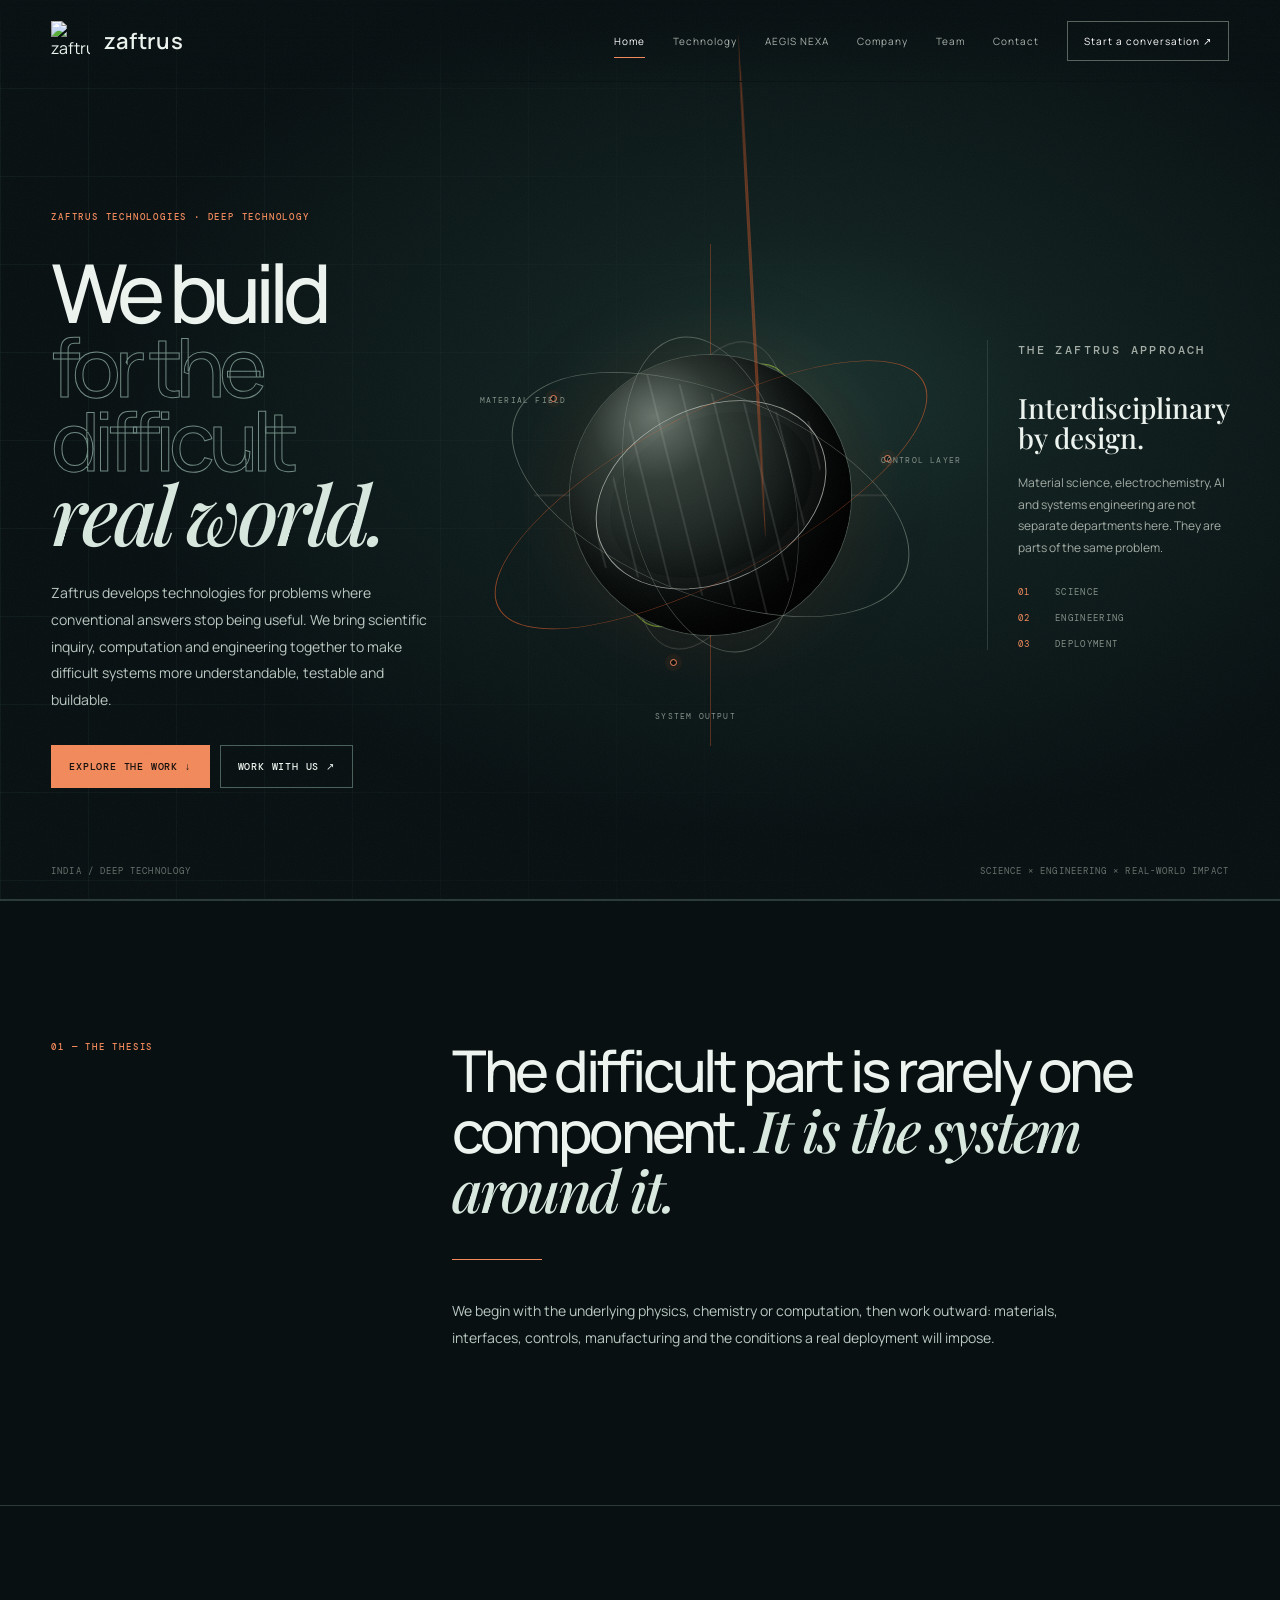
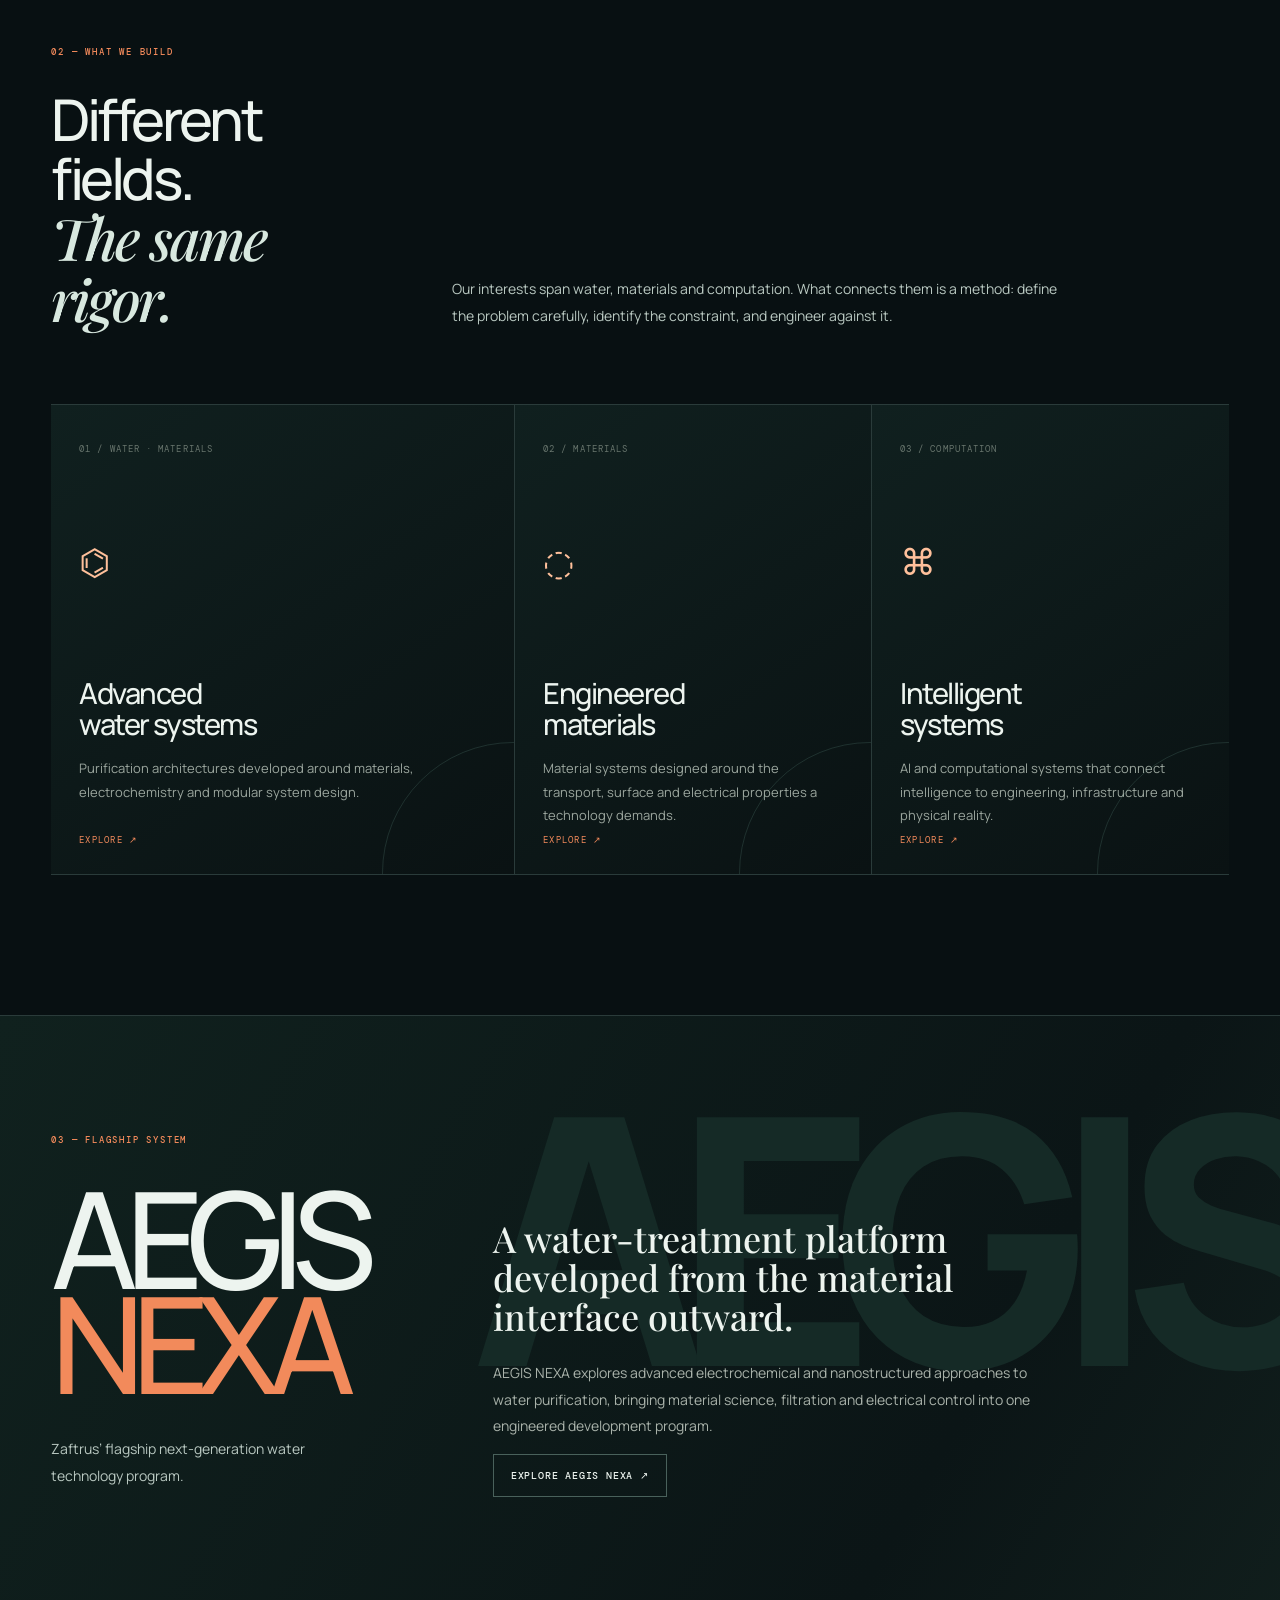
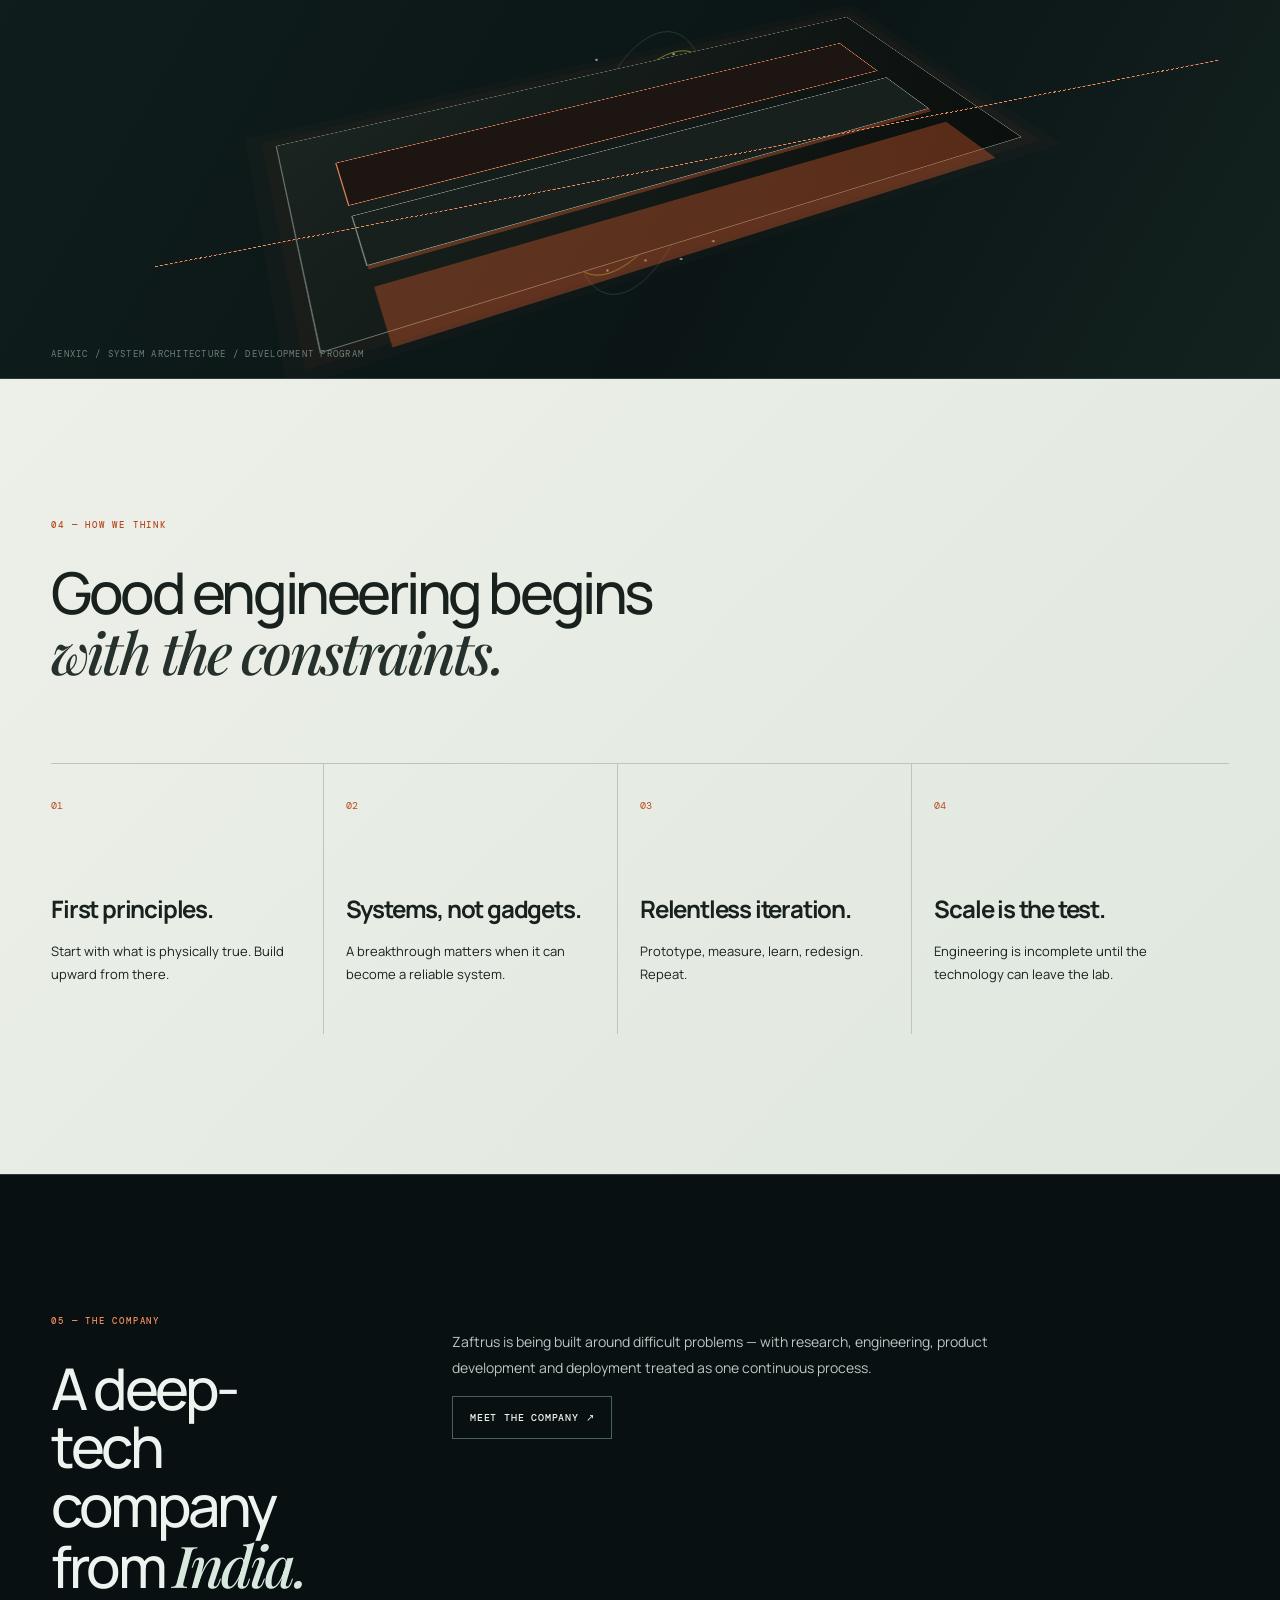
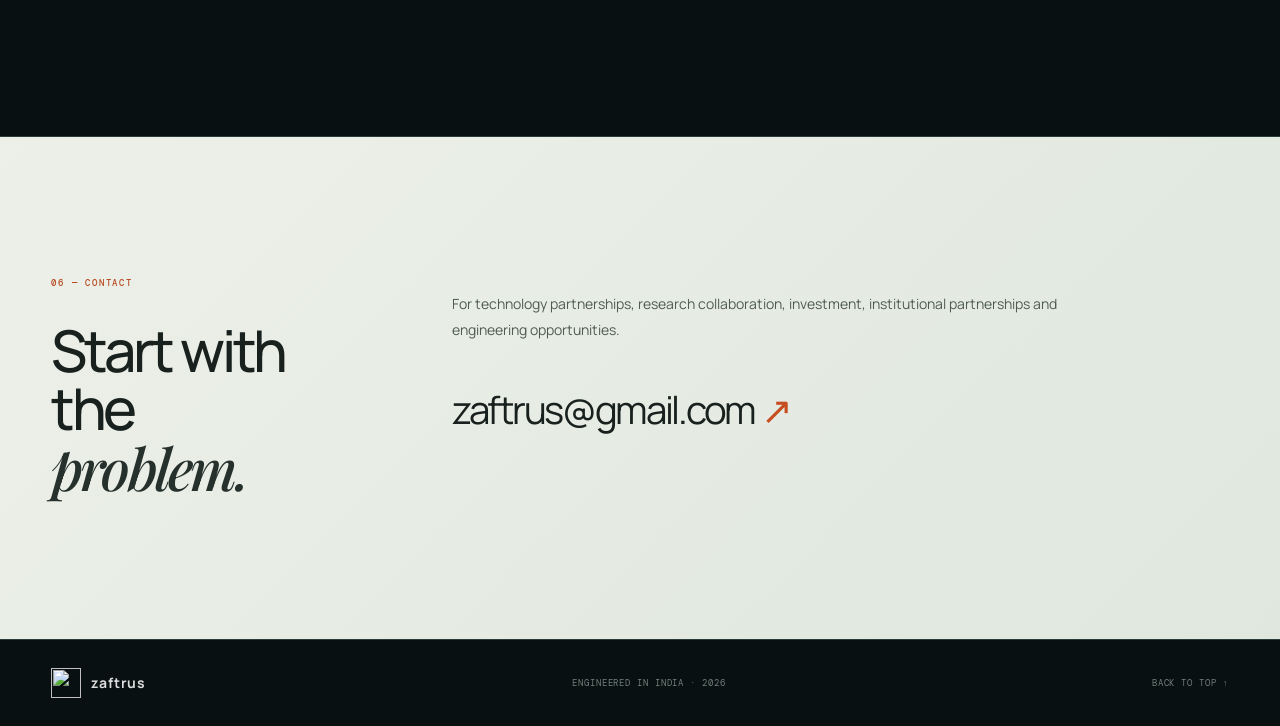
==== index.html @ 1539e018 "Add files via upload" ====
<!doctype html><html lang="en"><head><meta charset="utf-8"><meta name="viewport" content="width=device-width,initial-scale=1"><meta name="theme-color" content="#080a0b"><meta name="description" content="zaftrus — deep-tech systems for difficult problems."><link rel="icon" href="assets/zaftrus-emblem-small.png"><link rel="stylesheet" href="styles.css"><title>Home — zaftrus</title></head><body><div class="noise"></div><div class="progress"></div><header class="nav"><a class="brand" href="index.html"><img src="assets/zaftrus-emblem.png" alt="zaftrus emblem"><span class="brand-name">zaftrus</span></a><nav class="navlinks"><a class="active" href="index.html">Home</a><a class="" href="technology.html">Technology</a><a class="" href="aegis-nexa.html">AEGIS NEXA</a><a class="" href="company.html">Company</a><a class="" href="team.html">Team</a><a class="" href="contact.html">Contact</a><a class="nav-cta" href="contact.html">Start a conversation ↗</a></nav><button class="menu" aria-label="Open menu" aria-expanded="false">☰</button></header><div class="mobile-panel"><a class="active" href="index.html">Home</a><a class="" href="technology.html">Technology</a><a class="" href="aegis-nexa.html">AEGIS NEXA</a><a class="" href="company.html">Company</a><a class="" href="team.html">Team</a><a class="" href="contact.html">Contact</a></div><main id="top"><section class="hero"><div class="hero-copy reveal"><p class="eyebrow">ZAFTRUS TECHNOLOGIES · DEEP TECHNOLOGY</p><h1>We build<br><span class="outline">for the difficult</span><br><span class="serif">real world.</span></h1><p class="lede">Zaftrus develops technologies for problems where conventional answers stop being useful. We bring scientific inquiry, computation and engineering together to make difficult systems more understandable, testable and buildable.</p><div class="actions"><a class="btn primary" href="#work">Explore the work ↓</a><a class="btn" href="contact.html">Work with us ↗</a></div></div><div class="hero-visual reveal"><canvas class="system-canvas" aria-label="Animated abstract engineering system visualization"></canvas><div class="orb"></div><div class="orbit"></div><div class="orbit o2"></div><div class="orbit o3"></div><span class="node n1"></span><span class="node n2"></span><span class="node n3"></span><span class="visual-label vl1">MATERIAL FIELD</span><span class="visual-label vl2">CONTROL LAYER</span><span class="visual-label vl3">SYSTEM OUTPUT</span></div><aside class="approach reveal"><p class="section-label">THE ZAFTRUS APPROACH</p><h3>Interdisciplinary by design.</h3><p>Material science, electrochemistry, AI and systems engineering are not separate departments here. They are parts of the same problem.</p><div class="approach-list"><div><b>01</b> SCIENCE</div><div><b>02</b> ENGINEERING</div><div><b>03</b> DEPLOYMENT</div></div></aside><div class="hero-meta"><span>INDIA / DEEP TECHNOLOGY</span><span>SCIENCE × ENGINEERING × REAL-WORLD IMPACT</span></div></section><section class="section split reveal"><div><p class="section-label">01 — THE THESIS</p></div><div><p class="display">The difficult part is rarely one component. <span class="serif">It is the system around it.</span></p><div class="rule"></div><p class="body">We begin with the underlying physics, chemistry or computation, then work outward: materials, interfaces, controls, manufacturing and the conditions a real deployment will impose.</p></div></section><section id="work" class="section reveal"><div class="work-head"><div><p class="section-label">02 — WHAT WE BUILD</p><p class="display">Different fields.<br><span class="serif">The same rigor.</span></p></div><p class="body">Our interests span water, materials and computation. What connects them is a method: define the problem carefully, identify the constraint, and engineer against it.</p></div><div class="work-grid"><a class="work-card" href="aegis-nexa.html"><span class="work-no">01 / WATER · MATERIALS</span><div class="work-icon">⌬</div><h3>Advanced<br>water systems</h3><p>Purification architectures developed around materials, electrochemistry and modular system design.</p><span class="work-link">EXPLORE ↗</span></a><a class="work-card" href="aegis-nexa/aenxic.html"><span class="work-no">02 / MATERIALS</span><div class="work-icon">◌</div><h3>Engineered<br>materials</h3><p>Material systems designed around the transport, surface and electrical properties a technology demands.</p><span class="work-link">EXPLORE ↗</span></a><a class="work-card" href="aegis-nexa/jarvis.html"><span class="work-no">03 / COMPUTATION</span><div class="work-icon">⌘</div><h3>Intelligent<br>systems</h3><p>AI and computational systems that connect intelligence to engineering, infrastructure and physical reality.</p><span class="work-link">EXPLORE ↗</span></a></div></section><section class="feature reveal"><div class="feature-grid"><div><p class="section-label">03 — FLAGSHIP SYSTEM</p><div class="feature-title">AEGIS<br><span>NEXA</span></div><p class="body">Zaftrus’ flagship next-generation water technology program.</p></div><div class="feature-copy"><h3>A water-treatment platform developed from the material interface outward.</h3><p class="body">AEGIS NEXA explores advanced electrochemical and nanostructured approaches to water purification, bringing material science, filtration and electrical control into one engineered development program.</p><a class="btn" href="aegis-nexa.html">Explore AEGIS NEXA ↗</a></div></div><div class="feature-visual"><canvas class="system-canvas" aria-label="Animated abstract system visualization"></canvas><div class="stack"></div><div class="flow-line"></div><span class="feature-note">AENXIC / SYSTEM ARCHITECTURE / DEVELOPMENT PROGRAM</span></div></section><section class="section light reveal"><p class="section-label">04 — HOW WE THINK</p><p class="display">Good engineering begins<br><span class="serif">with the constraints.</span></p><div class="principle-grid"><div class="principle"><span class="num">01</span><h3>First principles.</h3><p>Start with what is physically true. Build upward from there.</p></div><div class="principle"><span class="num">02</span><h3>Systems, not gadgets.</h3><p>A breakthrough matters when it can become a reliable system.</p></div><div class="principle"><span class="num">03</span><h3>Relentless iteration.</h3><p>Prototype, measure, learn, redesign. Repeat.</p></div><div class="principle"><span class="num">04</span><h3>Scale is the test.</h3><p>Engineering is incomplete until the technology can leave the lab.</p></div></div></section><section class="section split reveal"><div><p class="section-label">05 — THE COMPANY</p><p class="display">A deep-tech company from <span class="serif">India.</span></p></div><div><p class="body">Zaftrus is being built around difficult problems — with research, engineering, product development and deployment treated as one continuous process.</p><a class="btn" href="company.html">Meet the company ↗</a></div></section><section class="section light contact-grid reveal"><div><p class="section-label">06 — CONTACT</p><p class="display">Start with the<br><span class="serif">problem.</span></p></div><div><p class="body">For technology partnerships, research collaboration, investment, institutional partnerships and engineering opportunities.</p><a class="mail" href="mailto:zaftrus@gmail.com">zaftrus@gmail.com <span>↗</span></a></div></section></main><footer><a class="footer-brand" href="index.html"><img src="assets/zaftrus-emblem.png" alt=""><strong>zaftrus</strong></a><span class="footer-copy">ENGINEERED IN INDIA · 2026</span><a class="top" href="#top">BACK TO TOP ↑</a></footer><script src="script.js"></script></body></html>
---- styles.css ----
@import url('https://fonts.googleapis.com/css2?family=DM+Mono:wght@400;500&family=Manrope:wght@400;500;600;700;800&family=Playfair+Display:ital,wght@0,500;1,500;1,600&display=swap');
:root{--bg:#070909;--bg2:#0b100f;--paper:#f2f0e9;--muted:#89938e;--soft:#b8c0b9;--line:#29312e;--line2:#18201e;--orange:#f0642d;--orange-soft:#ff9a62;--serif:'Playfair Display',Georgia,serif;--sans:'Manrope',Arial,sans-serif;--mono:'DM Mono',monospace}
*{box-sizing:border-box}html{scroll-behavior:smooth}body{margin:0;background:var(--bg);color:var(--paper);font-family:var(--sans);overflow-x:hidden}a{color:inherit;text-decoration:none}::selection{background:var(--orange);color:#111}.noise{position:fixed;inset:0;z-index:80;pointer-events:none;opacity:.035;background-image:url("data:image/svg+xml,%3Csvg xmlns='http://www.w3.org/2000/svg' width='180' height='180'%3E%3Cfilter id='n'%3E%3CfeTurbulence type='fractalNoise' baseFrequency='.8' numOctaves='3'/%3E%3C/filter%3E%3Crect width='100%25' height='100%25' filter='url(%23n)'/%3E%3C/svg%3E")}.progress{position:fixed;top:0;left:0;height:2px;width:0;background:var(--orange);z-index:100}.nav{height:82px;position:fixed;inset:0 0 auto;z-index:70;display:flex;align-items:center;justify-content:space-between;padding:0 4vw;border-bottom:1px solid transparent;background:linear-gradient(#070909f4,transparent);transition:.35s}.nav.scrolled{height:68px;background:#070909eF;border-color:var(--line);backdrop-filter:blur(20px)}.brand{display:flex;align-items:center;gap:14px}.brand img{width:39px;height:39px;object-fit:contain}.brand-name{font-size:22px;font-weight:600;letter-spacing:.02em}.navlinks{display:flex;align-items:center;gap:28px}.navlinks a{font-size:10px;letter-spacing:.1em;color:#aab2ac;position:relative}.navlinks a:not(.nav-cta):after{content:'';position:absolute;left:0;right:100%;bottom:-10px;height:1px;background:var(--orange);transition:right .3s}.navlinks a:hover,.navlinks a.active{color:#fff}.navlinks a:hover:after,.navlinks a.active:after{right:0}.nav-cta{border:1px solid #58635d;padding:12px 16px;color:#fff!important}.menu{display:none;background:none;border:0;color:#fff;font-size:24px}.mobile-panel{display:none}
.hero{min-height:100svh;position:relative;display:grid;grid-template-columns:1.03fr 1.35fr .48fr;gap:2vw;align-items:center;padding:145px 4vw 54px;overflow:hidden;border-bottom:1px solid var(--line);background:radial-gradient(ellipse at 60% 45%,#17201d 0%,#0b100f 18%,#070909 54%)}.hero:before{content:'';position:absolute;inset:0;background-image:linear-gradient(#f0642d0d 1px,transparent 1px),linear-gradient(90deg,#f0642d0d 1px,transparent 1px);background-size:88px 88px;mask-image:linear-gradient(90deg,#000,transparent 78%)}.hero-copy,.hero-visual,.approach,.hero-meta{position:relative;z-index:2}.eyebrow,.section-label{font:500 9px var(--mono);letter-spacing:.2em;text-transform:uppercase;color:var(--orange)}.hero h1{font-size:clamp(58px,6.35vw,116px);line-height:.91;letter-spacing:-.075em;font-weight:500;margin:32px 0 28px}.outline{color:transparent;-webkit-text-stroke:1px #78827b}.serif{font-family:var(--serif);font-style:italic;font-weight:500;color:#e6e4dc;letter-spacing:-.05em}.lede,.body{font-size:14px;line-height:1.9;color:var(--soft);max-width:610px}.actions{display:flex;gap:10px;flex-wrap:wrap;margin-top:32px}.btn{display:inline-flex;align-items:center;gap:22px;padding:14px 17px;border:1px solid #46514b;font:500 10px var(--mono);letter-spacing:.08em;text-transform:uppercase;transition:.25s}.btn:hover{border-color:var(--orange);transform:translateY(-2px)}.btn.primary{background:var(--orange);border-color:var(--orange);color:#120d0a}.btn.primary:hover{background:var(--orange-soft)}.hero-meta{position:absolute;left:4vw;right:4vw;bottom:22px;display:flex;justify-content:space-between;color:#65716b;font:9px var(--mono);letter-spacing:.12em}.hero-visual{width:min(100%,720px);aspect-ratio:1;margin:auto;filter:drop-shadow(0 0 50px #f0642d0b)}.orb{position:absolute;left:22%;top:22%;width:56%;aspect-ratio:1;border-radius:50%;background:radial-gradient(circle at 30% 22%,#69756d 0,#303b35 22%,#121918 58%,#080a09 76%);box-shadow:inset -35px -30px 75px #000,0 0 0 1px #5c6961aa,0 0 90px #f0642d12;overflow:hidden}.orb:before{content:'';position:absolute;inset:7%;border:1px solid #d8ddd4aa;border-radius:50%;transform:rotate(-26deg) scaleY(.72);box-shadow:inset 0 0 0 14px #ffffff05}.orb:after{content:'';position:absolute;inset:15%;background:repeating-linear-gradient(60deg,transparent 0 14px,#e8ece21c 15px 16px,transparent 17px 29px);mix-blend-mode:screen;transform:rotate(16deg)}.orbit{position:absolute;inset:8%;border:1px solid #7d8a80aa;border-radius:50%;transform:rotate(22deg) scaleY(.48)}.orbit.o2{inset:2%;transform:rotate(-28deg) scaleY(.34);border-color:#f0642d99}.orbit.o3{inset:18%;transform:rotate(78deg) scaleY(.52);border-color:#aab4aa66}.hero-visual:before,.hero-visual:after{content:'';position:absolute;background:#f0642d55}.hero-visual:before{width:1px;height:100%;left:50%;top:0}.hero-visual:after{height:1px;width:100%;top:50%;left:0}.node{position:absolute;width:7px;height:7px;border:1px solid var(--orange);background:#0a0d0c;border-radius:50%;box-shadow:0 0 0 5px #f0642d0e}.n1{left:18%;top:30%}.n2{right:14%;top:42%}.n3{left:42%;bottom:16%}.visual-label{position:absolute;color:#839188;font:8px var(--mono);letter-spacing:.15em}.vl1{left:4%;top:30%}.vl2{right:0;top:42%}.vl3{left:39%;bottom:5%}.approach{border-left:1px solid var(--line);padding-left:30px;max-width:250px}.approach h3{font:500 28px/1.05 var(--serif);margin:20px 0}.approach p{font-size:12px;line-height:1.8;color:#a3ada6}.approach-list{display:grid;gap:14px;margin-top:28px;font:9px var(--mono);letter-spacing:.15em;color:#829087}.approach-list b{color:var(--orange);font-weight:400;margin-right:18px}
.section{padding:140px 4vw;border-top:1px solid var(--line);position:relative}.split,.company-grid,.contact-grid,.work-head,.feature-grid{display:grid;grid-template-columns:.52fr 1.48fr;gap:10vw}.display{font-size:clamp(42px,4.5vw,80px);line-height:1.02;letter-spacing:-.06em;font-weight:500;margin:0}.rule{width:90px;height:1px;background:var(--orange);margin:38px 0}.section-label{margin:0 0 32px}.work-head{align-items:end;margin-bottom:75px}.work-head>.body{margin:0}.work-grid{display:grid;grid-template-columns:1.3fr 1fr 1fr;border-top:1px solid var(--line)}.work-card{min-height:470px;padding:30px 28px;border-right:1px solid var(--line);border-bottom:1px solid var(--line);position:relative;overflow:hidden;background:linear-gradient(145deg,#0b100f,#080a0a);transition:.35s}.work-card:last-child{border-right:0}.work-card:before{content:'';position:absolute;width:260px;height:260px;border:1px solid #f0642d22;border-radius:50%;right:-130px;bottom:-130px;transition:.5s}.work-card:hover{background:#101613}.work-card:hover:before{right:-80px;bottom:-80px}.work-no{font:9px var(--mono);color:#68756d;letter-spacing:.12em}.work-icon{font-size:36px;color:var(--orange-soft);margin:80px 0 92px}.work-card h3{font-size:29px;line-height:1.05;letter-spacing:-.05em;font-weight:500;margin:0 0 18px}.work-card p{font-size:13px;line-height:1.8;color:#9ba69e;max-width:380px}.work-link{position:absolute;bottom:28px;left:28px;font:9px var(--mono);letter-spacing:.14em;color:var(--orange)}
.feature{padding:118px 4vw 0;min-height:800px;position:relative;overflow:hidden;background:linear-gradient(120deg,#0d1411,#090d0c 65%,#111814);border-top:1px solid var(--line)}.feature:before{content:'AEGIS';position:absolute;right:-3vw;top:80px;font-size:27vw;line-height:.8;font-weight:800;letter-spacing:-.1em;color:#111b17;pointer-events:none}.feature-grid{position:relative;z-index:2}.feature-title{font-size:clamp(84px,10.5vw,175px);line-height:.78;letter-spacing:-.09em;font-weight:500;margin:40px 0}.feature-title span{color:var(--orange)}.feature-copy{padding-top:85px;max-width:540px}.feature-copy h3{font:500 36px/1.08 var(--serif);margin:0 0 24px}.feature-copy .body{color:#a9b2aa}.feature-visual{position:relative;height:430px;margin-top:45px}.stack{position:absolute;left:22%;top:10%;width:58%;height:70%;border:1px solid #6d7970;transform:perspective(900px) rotateX(56deg) rotateZ(-25deg);background:linear-gradient(135deg,#1a2420,#0b0f0d);box-shadow:0 0 0 12px #f0642d08,0 0 0 26px #f0642d05}.stack:before,.stack:after{content:'';position:absolute;left:7%;right:7%;height:24%;border:1px solid var(--orange);background:#1c1511}.stack:before{top:18%;box-shadow:0 95px 0 -1px #f0642d55,0 190px 0 -1px #f0642d55}.stack:after{top:48%;border-color:#839087;background:#17201c}.flow-line{position:absolute;left:8%;right:0;top:50%;border-top:1px dashed var(--orange);transform:rotate(-11deg);animation:scan 5s ease-in-out infinite alternate}.feature-note{position:absolute;left:0;bottom:18px;font:9px var(--mono);letter-spacing:.14em;color:#708078}@keyframes scan{from{transform:translateY(-12px) rotate(-11deg);opacity:.3}to{transform:translateY(12px) rotate(-11deg);opacity:1}}
.light{background:linear-gradient(135deg,#f3f0e8,#e7e7df);color:#101312}.light .section-label{color:#c74e20}.light .display{color:#111}.light .body,.light p{color:#5d6660}.principle-grid{display:grid;grid-template-columns:repeat(4,1fr);border-top:1px solid #c1c4bc;margin-top:80px}.principle{min-height:270px;padding:28px 22px 20px 0;margin-right:22px;border-right:1px solid #c1c4bc}.principle:last-child{border-right:0}.principle .num{font:10px var(--mono);color:#c74e20}.principle h3{font-size:24px;letter-spacing:-.05em;margin:78px 0 15px}.principle p{font-size:13px;line-height:1.8}.partner-list{display:grid;grid-template-columns:1fr 1fr;border-top:1px solid var(--line);margin-top:45px}.partner-list span{padding:21px 0;border-bottom:1px solid var(--line);font-size:13px;color:#8f9a92;transition:.2s}.partner-list span:hover{color:var(--orange)}.team-grid{display:grid;grid-template-columns:repeat(4,1fr);border-top:1px solid var(--line)}.person{padding:28px 18px 30px 0;margin-right:20px;border-right:1px solid var(--line)}.person:last-child{border-right:0}.person-mark{height:230px;border:1px solid #303b35;background:radial-gradient(circle at 65% 35%,#303b35,#101715 50%,#090d0c);display:grid;place-items:center;position:relative;overflow:hidden;margin-bottom:24px}.person-mark:before{content:'';width:125px;height:125px;border:1px solid #f0642d60;border-radius:50%;box-shadow:0 0 70px #f0642d12}.person-mark:after{content:'';position:absolute;inset:14px;border:1px solid #f0642d18;transform:rotate(45deg)}.initial{position:absolute;font-size:43px;font-weight:700;letter-spacing:-.08em}.role{font:9px var(--mono);letter-spacing:.14em;color:var(--orange);text-transform:uppercase}.person h3{font-size:20px;line-height:1.15;margin:12px 0}.person p{font-size:12px;line-height:1.75;color:#8e9991}.contact-list{border-left:1px solid #c1c4bc;padding-left:28px;display:grid;gap:14px}.contact-list span{font-size:13px;color:#5d6660}.contact-list span:before{content:'';display:inline-block;width:5px;height:5px;background:var(--orange);border-radius:50%;margin:0 12px 2px 0}.mail{display:inline-block;margin-top:25px;font-size:clamp(25px,3vw,48px);letter-spacing:-.06em}.mail span{color:var(--orange)}footer{padding:28px 4vw;display:flex;justify-content:space-between;align-items:center;border-top:1px solid var(--line);color:#718078}.footer-brand{display:flex;align-items:center;gap:10px}.footer-brand img{width:30px;height:30px;object-fit:contain}.footer-brand strong{font-size:14px;letter-spacing:.06em;color:#ddd}.footer-copy,.top{font:9px var(--mono);letter-spacing:.1em}
@media(max-width:1100px){.hero{grid-template-columns:1fr 1fr}.hero-visual{grid-column:2;grid-row:1/3}.approach{display:none}.work-grid,.team-grid{grid-template-columns:1fr 1fr}.work-card:nth-child(2){border-right:0}.feature-grid,.company-grid,.contact-grid,.split,.work-head{grid-template-columns:1fr;gap:35px}.feature-copy{padding-top:0}.principle-grid{grid-template-columns:1fr 1fr}.principle:nth-child(2){border-right:0}.navlinks{gap:15px}}
@media(max-width:650px){.nav{height:66px;padding:0 6vw}.navlinks{display:none}.menu{display:block}.mobile-panel{position:fixed;z-index:65;top:66px;left:0;right:0;background:#0b0f0ef7;border-bottom:1px solid var(--line);padding:25px 6vw;display:none;flex-direction:column;gap:20px;backdrop-filter:blur(18px)}.mobile-panel.open{display:flex}.mobile-panel a{font-size:12px;letter-spacing:.1em}.hero{display:block;padding:125px 6vw 78px}.hero h1{font-size:clamp(52px,15vw,84px)}.hero-visual{width:100%;margin:38px auto 0}.hero-meta{left:6vw;right:6vw;font-size:8px}.hero-meta span:last-child{display:none}.section,.feature{padding:90px 6vw}.display{font-size:41px}.work-head{margin-bottom:48px}.work-grid,.team-grid{grid-template-columns:1fr}.work-card{min-height:410px;border-right:0}.work-icon{margin:58px 0 70px}.feature-title{font-size:88px}.feature-visual{height:330px}.principle-grid{grid-template-columns:1fr;margin-top:50px}.principle{min-height:205px;border-right:0;border-bottom:1px solid #c1c4bc;margin:0}.principle h3{margin-top:45px}.person{border-right:0;margin:0;padding-right:0;border-bottom:1px solid var(--line)}.footer-copy{display:none}footer{padding:24px 6vw}.contact-list{padding-left:18px}.mail{font-size:27px}}
@media(prefers-reduced-motion:reduce){*,*:before,*:after{animation:none!important;transition:none!important;scroll-behavior:auto!important}}

/* Dynamic layer — intentionally quiet, but alive. */
body{opacity:1;transition:background .35s ease}body.page-ready{opacity:1}body.page-leaving{opacity:0}
.btn,.mail,.work-card{transform:translate3d(var(--mx,0),var(--my,0),0);transition:transform .25s ease,background .25s ease,border-color .25s ease}
.system-canvas{position:absolute;inset:0;width:100%;height:100%;pointer-events:auto;mix-blend-mode:screen;opacity:.95}
.hero-visual,.feature-visual{isolation:isolate}
.hero-visual:after{content:"";position:absolute;inset:8%;border:1px solid rgba(238,91,34,.12);border-radius:50%;transform:rotate(calc(var(--scroll,0) * .03deg));pointer-events:none}
.feature-visual .system-canvas{opacity:.72}
@media (prefers-reduced-motion:reduce){body{transition:none}.system-canvas{display:none}.btn,.mail,.work-card{transform:none!important}}
/* final formatting corrections */
body{opacity:1!important;visibility:visible!important;background:var(--bg);color:var(--paper)}
.reveal{opacity:1;transform:none}
.system-canvas{display:block;position:absolute;inset:0;width:100%;height:100%;pointer-events:none}
.hero-visual,.feature-visual{min-width:0;min-height:0}
@media(max-width:1100px){.hero{grid-template-columns:1fr 1fr}.hero-visual{grid-column:2;grid-row:1/3}.approach{display:none}}
@media(max-width:650px){.hero{display:block}.hero-visual{grid-column:auto;grid-row:auto;min-height:420px}.hero-meta{position:relative;left:auto;right:auto;bottom:auto;margin-top:35px}.work-grid,.team-grid,.principle-grid{grid-template-columns:1fr}.feature-grid,.split,.contact-grid,.work-head{grid-template-columns:1fr;gap:35px}}

/* Connected program navigation */
.related-programs{padding-top:80px;padding-bottom:80px}.related-grid{display:grid;grid-template-columns:repeat(2,minmax(0,1fr));gap:1px;background:#303638;border:1px solid #303638}.related-link{display:flex;flex-direction:column;gap:18px;min-height:250px;padding:34px;background:#101415;color:inherit;text-decoration:none;transition:background .3s,transform .3s}.related-link:hover{background:#182022;transform:translateY(-4px)}.related-link span{font:11px/1.2 monospace;letter-spacing:.14em;color:#91a09b}.related-link strong{font-size:clamp(42px,6vw,88px);font-weight:500;letter-spacing:-.07em}.related-link em{font-style:normal;max-width:330px;color:#b7c0bc;line-height:1.6}@media(max-width:700px){.related-grid{grid-template-columns:1fr}}

.ecosystem-section{position:relative;overflow:hidden}.ecosystem-intro{max-width:760px;margin:28px 0 54px}.ecosystem-grid{display:grid;grid-template-columns:repeat(2,minmax(0,1fr));gap:1px;background:rgba(255,255,255,.16);border:1px solid rgba(255,255,255,.16)}.ecosystem-card{background:#0b0e10;padding:34px 30px;min-height:270px;display:grid;grid-template-columns:42px 1fr;gap:20px;position:relative}.ecosystem-card.featured{grid-column:span 2;background:linear-gradient(125deg,#12181a,#0b0e10 65%);min-height:300px}.ecosystem-index{font:12px/1 monospace;color:#a8c7b5;padding-top:4px}.ecosystem-kicker{font:11px/1.4 monospace;letter-spacing:.12em;color:#8d9c94;margin:0 0 16px}.ecosystem-card h3{font-size:clamp(26px,3vw,48px);font-weight:400;letter-spacing:-.04em;margin:0 0 16px}.ecosystem-card p:not(.ecosystem-kicker):not(.ecosystem-note){color:#b7c0bb;line-height:1.7;max-width:650px}.ecosystem-note{font:11px/1.4 monospace;text-transform:uppercase;letter-spacing:.08em;color:#d4e2d8;margin-top:22px}.ecosystem-footnote{font-size:13px;color:#8d9c94;max-width:760px;margin-top:24px}@media(max-width:760px){.ecosystem-grid{grid-template-columns:1fr}.ecosystem-card.featured{grid-column:span 1}.ecosystem-card{padding:25px 20px;grid-template-columns:30px 1fr}}
/* Team profile redesign */
.team-intro-grid{display:grid;grid-template-columns:1.25fr .75fr;gap:8vw;align-items:end;margin-top:38px}.team-intro-copy{max-width:420px;padding-bottom:8px}.team-note{font:12px/1.8 var(--mono);color:#8e9991;border-top:1px solid var(--line);padding-top:18px;margin-top:28px}.team-list{border-top:1px solid var(--line)}.team-profile{display:grid;grid-template-columns:minmax(260px,34%) 1fr;gap:7vw;padding:58px 0 64px;border-bottom:1px solid var(--line);align-items:start}.team-profile.reverse{grid-template-columns:1fr minmax(260px,34%)}.team-profile.reverse .profile-portrait{grid-column:2;grid-row:1}.team-profile.reverse .profile-content{grid-column:1;grid-row:1}.profile-portrait{height:430px;overflow:hidden;background:#151b18;position:relative}.profile-portrait:after{content:'';position:absolute;inset:14px;border:1px solid rgba(240,100,45,.32);pointer-events:none}.profile-portrait img{width:100%;height:100%;object-fit:cover;display:block;filter:saturate(.82) contrast(1.04);transition:transform .8s cubic-bezier(.2,.7,.2,1),filter .4s}.team-profile:hover .profile-portrait img{transform:scale(1.035);filter:saturate(1) contrast(1.04)}.profile-content{max-width:650px}.profile-index{font:10px var(--mono);letter-spacing:.14em;color:var(--orange);margin-bottom:28px}.profile-heading{display:flex;justify-content:space-between;gap:24px;align-items:flex-start;border-bottom:1px solid var(--line);padding-bottom:24px;margin-bottom:26px}.profile-heading h2{font-size:clamp(34px,4vw,66px);line-height:.95;letter-spacing:-.07em;margin:0}.profile-heading .role{padding-top:8px;white-space:nowrap}.profile-bio{font-size:14px;line-height:1.9;color:#9aa49d;max-width:610px}.profile-bio+.profile-bio{margin-top:18px}@media(max-width:900px){.team-intro-grid{grid-template-columns:1fr;gap:30px}.team-profile,.team-profile.reverse{grid-template-columns:1fr;gap:30px}.team-profile.reverse .profile-portrait,.team-profile.reverse .profile-content{grid-column:auto;grid-row:auto}.profile-portrait{height:460px}.profile-content{max-width:none}}@media(max-width:650px){.profile-portrait{height:360px}.profile-heading{display:block}.profile-heading .role{display:block;margin-top:18px}.profile-bio{font-size:13px}.team-profile{padding:42px 0 48px}}

/* Final visual correction layer — restrained colour, editorial technical accents */
:root{
  --bg:#081012;
  --bg2:#0d1718;
  --paper:#edf4ef;
  --muted:#81928d;
  --soft:#b9c8c1;
  --line:#2a3b3a;
  --line2:#172727;
  --orange:#f28a5b;
  --orange-soft:#ffc09b;
  --mint:#9de3d0;
}
body{background:var(--bg);color:var(--paper)}
.nav{background:linear-gradient(#081012f5,transparent)}
.nav.scrolled{background:#081012ed;border-color:var(--line)}
.hero{background:radial-gradient(ellipse at 62% 44%,#1b3430 0%,#10201f 22%,#081012 62%)}
.hero:before{background-image:linear-gradient(#9de3d00c 1px,transparent 1px),linear-gradient(90deg,#9de3d00c 1px,transparent 1px)}
.outline{-webkit-text-stroke:1px #718b83}
.serif{color:#d8e8df}
.btn{border-color:#49615b}.btn.primary{background:var(--orange);border-color:var(--orange)}
.work-card{background:linear-gradient(145deg,#10201f,#0a1213);border-color:var(--line)}
.work-card:hover{background:#152a27}
.work-card:before{border-color:#9de3d022}
.feature{background:linear-gradient(120deg,#10211e,#0b1516 65%,#13221f)}
.feature:before{color:#152a26}
.light{background:linear-gradient(135deg,#edf0e8,#dfe7df)}

/* Team page: add visual structure to the negative space without repeating cards */
.team-intro{overflow:hidden;background:
  radial-gradient(circle at 83% 28%,#9de3d010 0 1px,transparent 2px),
  linear-gradient(90deg,transparent 0 78%,#9de3d008 78% 78.1%,transparent 78.1%);
  background-size:18px 18px,100% 100%;
}
.team-intro:after{content:'';position:absolute;right:-8vw;top:115px;width:34vw;max-width:520px;aspect-ratio:1;border:1px solid #9de3d02b;border-radius:50%;box-shadow:0 0 0 34px #9de3d008,0 0 0 90px #9de3d005;pointer-events:none}
.team-intro:before{content:'Z / 04';position:absolute;right:5vw;top:145px;font:10px var(--mono);letter-spacing:.2em;color:#6e827b;z-index:1}
.team-section{padding-top:50px;background:linear-gradient(180deg,#081012 0%,#0b1516 100%)}
.team-list{position:relative}
.team-list:before{content:'';position:absolute;left:calc(34% + 3.5vw);top:0;bottom:0;width:1px;background:linear-gradient(#9de3d033,transparent 90%);pointer-events:none}
.team-profile{position:relative}
.team-profile:after{content:'FIELD / PROFILE';position:absolute;right:0;top:64px;font:9px var(--mono);letter-spacing:.18em;color:#526761;writing-mode:vertical-rl;transform:rotate(180deg);opacity:.8}
.profile-portrait{background:#12201f;border:1px solid #38504a;box-shadow:0 20px 60px #00000020}
.profile-portrait:before{content:'';position:absolute;inset:0;background:linear-gradient(135deg,transparent 55%,#9de3d014);pointer-events:none;z-index:1}
.profile-portrait:after{inset:12px;border-color:#9de3d044}
.profile-content{padding-right:35px}
.profile-heading{border-color:#31433f}
.profile-heading h2{color:#edf4ef}
.profile-bio{color:#a9bbb3}
.profile-index{color:var(--orange-soft)}
.team-note{border-color:#31433f;color:#8da39a}

/* Distinct closing graphic instead of another empty text block */
.team-section + .light{position:relative;overflow:hidden}
.team-section + .light:after{content:'';position:absolute;right:7vw;top:50%;width:210px;height:210px;border:1px solid #c74e2038;border-radius:50%;transform:translateY(-50%);box-shadow:0 0 0 26px #c74e2010,0 0 0 64px #c74e2008}
.team-section + .light:before{content:'COLLABORATION / 05';position:absolute;right:8vw;top:calc(50% - 8px);font:9px var(--mono);letter-spacing:.16em;color:#b25b38;transform:rotate(90deg);transform-origin:center;z-index:1}
@media(max-width:900px){.team-intro:after{right:-18vw;width:60vw}.team-list:before,.team-profile:after{display:none}.profile-content{padding-right:0}.team-section + .light:after,.team-section + .light:before{display:none}}

/* v17 contrast correction: light sections must use dark typography */
.light .serif,
.light .display .serif,
.light .feature-title .serif {
  color: #26312d;
}
.light .outline {
  -webkit-text-stroke-color: #68756d;
}
.light a:not(.btn),
.light .mail {
  color: #18211e;
}
.light .mail span {
  color: #c74e20;
}
.light .section-label,
.light .num,
.light .role {
  color: #b84b22;
}
.light .principle h3,
.light .principle p,
.light .display,
.light h1,
.light h2,
.light h3,
.light strong {
  color: #18211e;
}
.light .contact-list span,
.light .body,
.light p {
  color: #4f5b54;
}
.light .btn {
  color: #18211e;
  border-color: #7d8980;
}
.light .btn.primary {
  color: #fff;
  background: #c95728;
  border-color: #c95728;
}
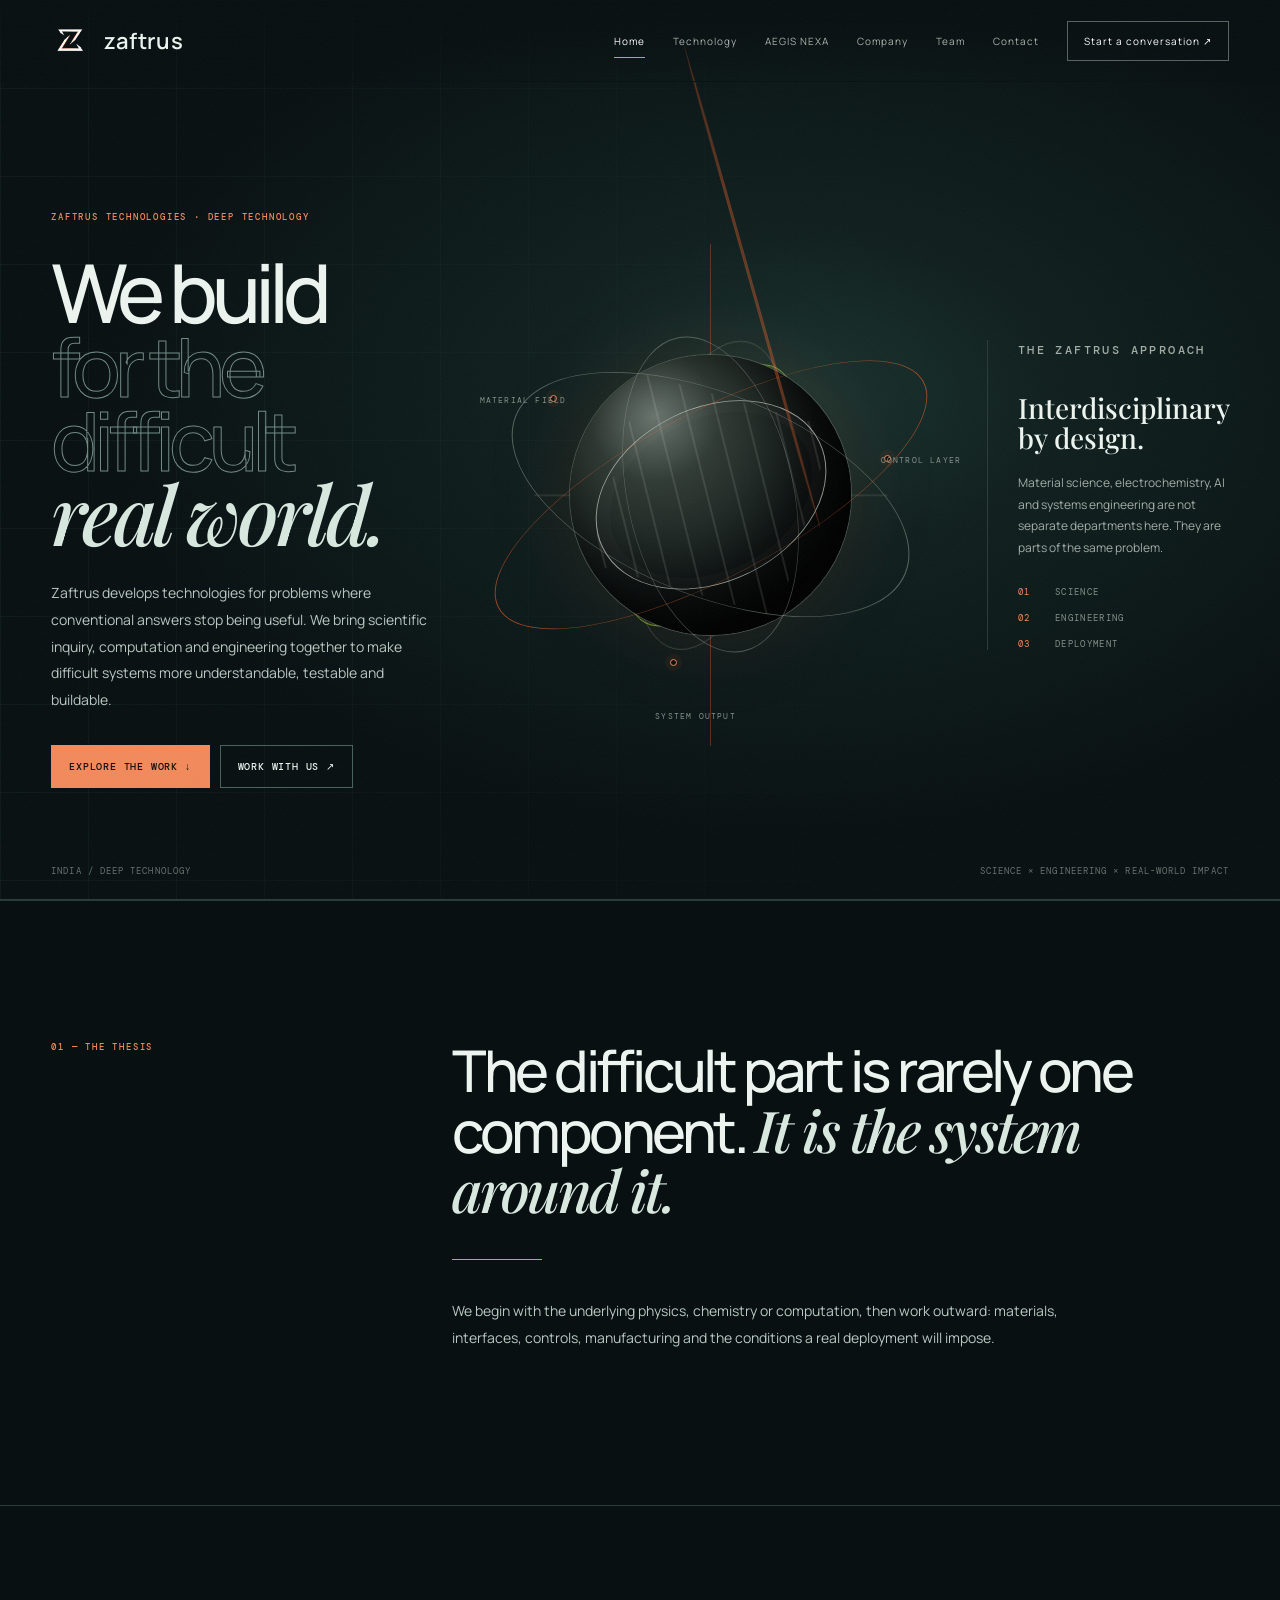
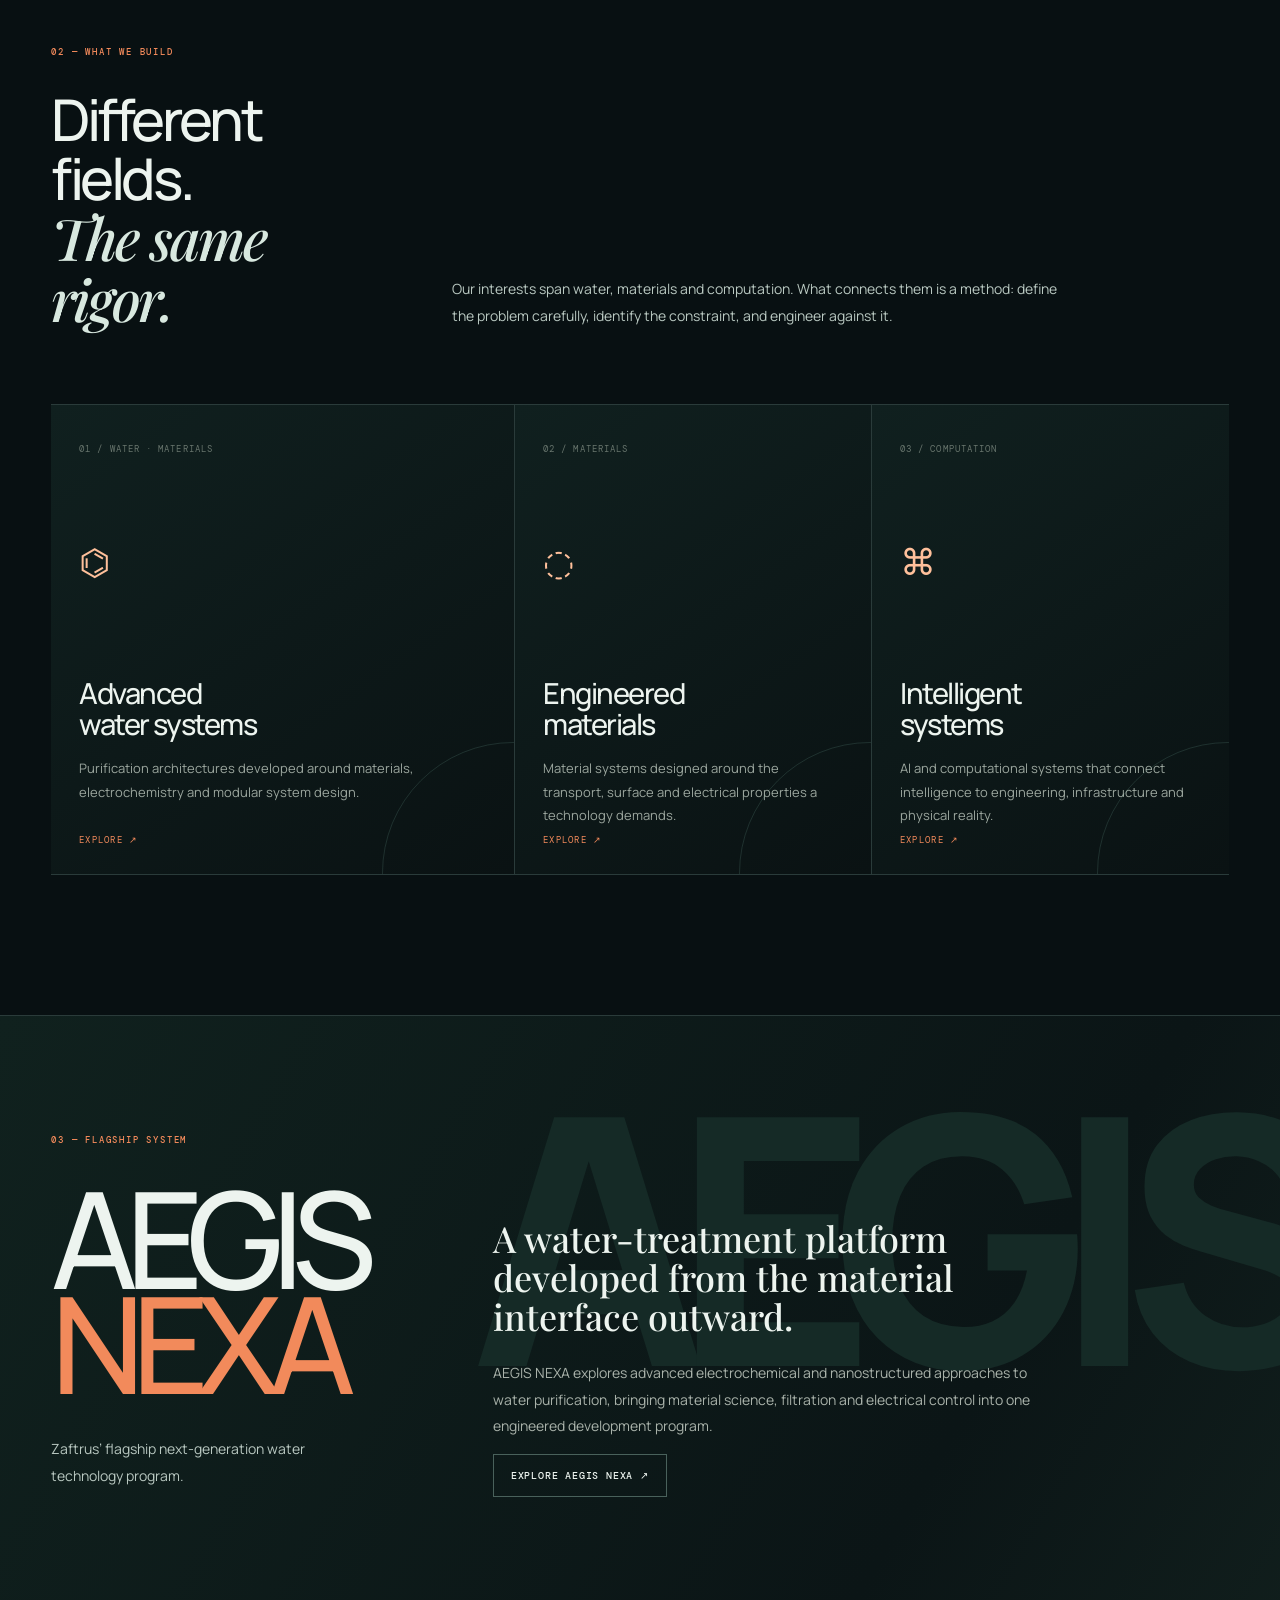
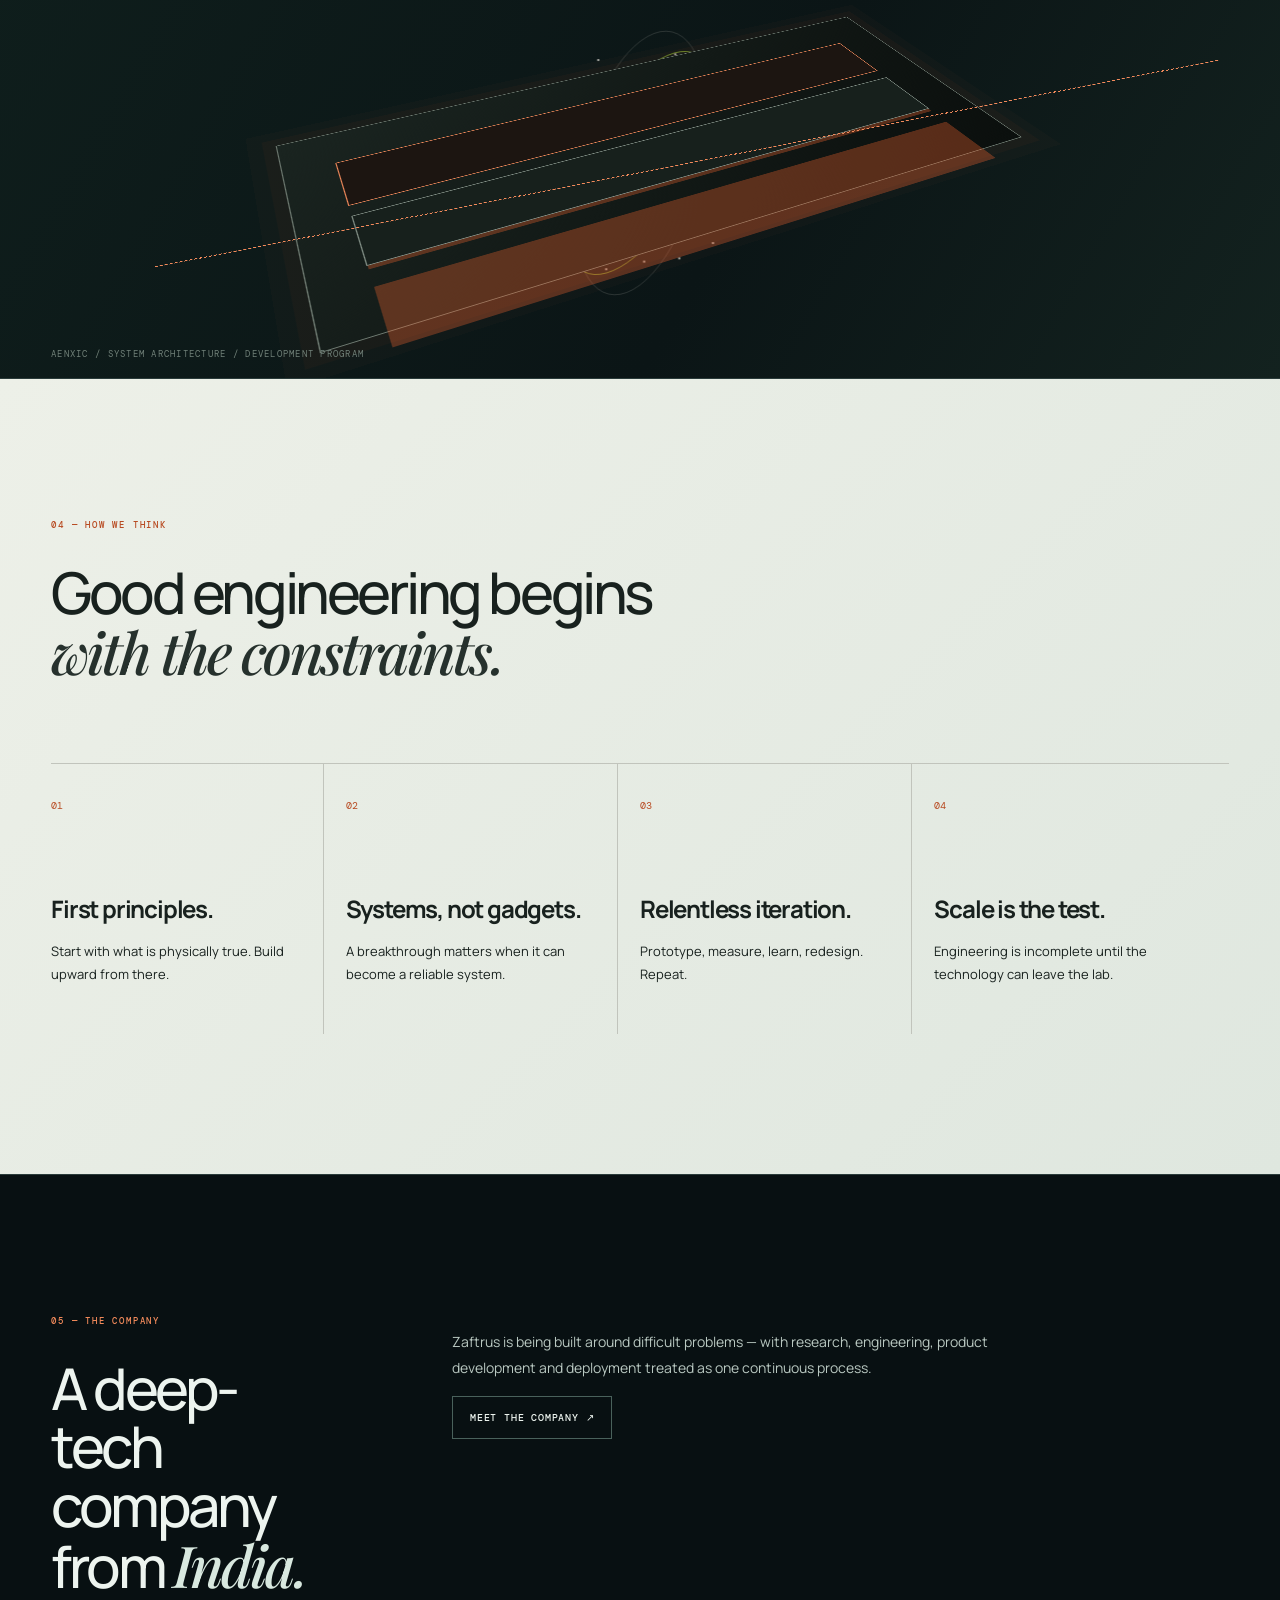
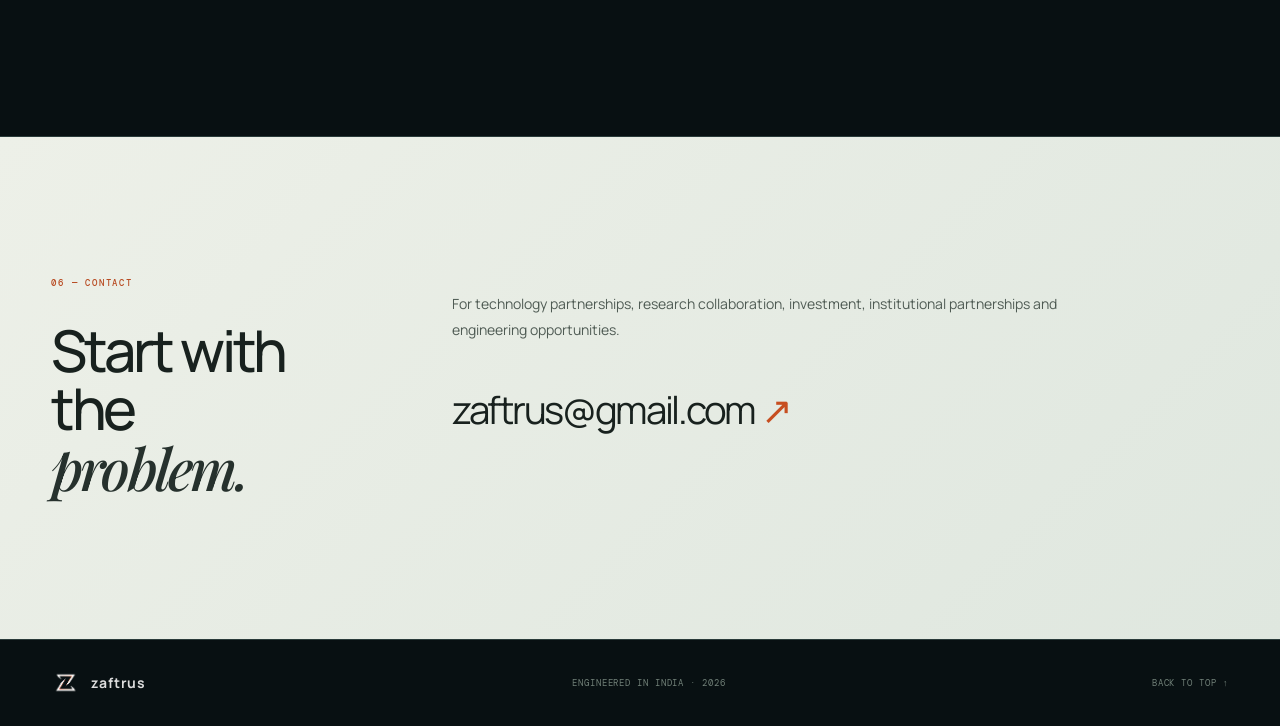
==== commit 417be6da: "Update index.html" ====
--- a/index.html
+++ b/index.html
@@ -1 +1 @@
-<!doctype html><html lang="en"><head><meta charset="utf-8"><meta name="viewport" content="width=device-width,initial-scale=1"><meta name="theme-color" content="#080a0b"><meta name="description" content="zaftrus — deep-tech systems for difficult problems."><link rel="icon" href="assets/zaftrus-emblem-small.png"><link rel="stylesheet" href="styles.css"><title>Home — zaftrus</title></head><body><div class="noise"></div><div class="progress"></div><header class="nav"><a class="brand" href="index.html"><img src="assets/zaftrus-emblem.png" alt="zaftrus emblem"><span class="brand-name">zaftrus</span></a><nav class="navlinks"><a class="active" href="index.html">Home</a><a class="" href="technology.html">Technology</a><a class="" href="aegis-nexa.html">AEGIS NEXA</a><a class="" href="company.html">Company</a><a class="" href="team.html">Team</a><a class="" href="contact.html">Contact</a><a class="nav-cta" href="contact.html">Start a conversation ↗</a></nav><button class="menu" aria-label="Open menu" aria-expanded="false">☰</button></header><div class="mobile-panel"><a class="active" href="index.html">Home</a><a class="" href="technology.html">Technology</a><a class="" href="aegis-nexa.html">AEGIS NEXA</a><a class="" href="company.html">Company</a><a class="" href="team.html">Team</a><a class="" href="contact.html">Contact</a></div><main id="top"><section class="hero"><div class="hero-copy reveal"><p class="eyebrow">ZAFTRUS TECHNOLOGIES · DEEP TECHNOLOGY</p><h1>We build<br><span class="outline">for the difficult</span><br><span class="serif">real world.</span></h1><p class="lede">Zaftrus develops technologies for problems where conventional answers stop being useful. We bring scientific inquiry, computation and engineering together to make difficult systems more understandable, testable and buildable.</p><div class="actions"><a class="btn primary" href="#work">Explore the work ↓</a><a class="btn" href="contact.html">Work with us ↗</a></div></div><div class="hero-visual reveal"><canvas class="system-canvas" aria-label="Animated abstract engineering system visualization"></canvas><div class="orb"></div><div class="orbit"></div><div class="orbit o2"></div><div class="orbit o3"></div><span class="node n1"></span><span class="node n2"></span><span class="node n3"></span><span class="visual-label vl1">MATERIAL FIELD</span><span class="visual-label vl2">CONTROL LAYER</span><span class="visual-label vl3">SYSTEM OUTPUT</span></div><aside class="approach reveal"><p class="section-label">THE ZAFTRUS APPROACH</p><h3>Interdisciplinary by design.</h3><p>Material science, electrochemistry, AI and systems engineering are not separate departments here. They are parts of the same problem.</p><div class="approach-list"><div><b>01</b> SCIENCE</div><div><b>02</b> ENGINEERING</div><div><b>03</b> DEPLOYMENT</div></div></aside><div class="hero-meta"><span>INDIA / DEEP TECHNOLOGY</span><span>SCIENCE × ENGINEERING × REAL-WORLD IMPACT</span></div></section><section class="section split reveal"><div><p class="section-label">01 — THE THESIS</p></div><div><p class="display">The difficult part is rarely one component. <span class="serif">It is the system around it.</span></p><div class="rule"></div><p class="body">We begin with the underlying physics, chemistry or computation, then work outward: materials, interfaces, controls, manufacturing and the conditions a real deployment will impose.</p></div></section><section id="work" class="section reveal"><div class="work-head"><div><p class="section-label">02 — WHAT WE BUILD</p><p class="display">Different fields.<br><span class="serif">The same rigor.</span></p></div><p class="body">Our interests span water, materials and computation. What connects them is a method: define the problem carefully, identify the constraint, and engineer against it.</p></div><div class="work-grid"><a class="work-card" href="aegis-nexa.html"><span class="work-no">01 / WATER · MATERIALS</span><div class="work-icon">⌬</div><h3>Advanced<br>water systems</h3><p>Purification architectures developed around materials, electrochemistry and modular system design.</p><span class="work-link">EXPLORE ↗</span></a><a class="work-card" href="aegis-nexa/aenxic.html"><span class="work-no">02 / MATERIALS</span><div class="work-icon">◌</div><h3>Engineered<br>materials</h3><p>Material systems designed around the transport, surface and electrical properties a technology demands.</p><span class="work-link">EXPLORE ↗</span></a><a class="work-card" href="aegis-nexa/jarvis.html"><span class="work-no">03 / COMPUTATION</span><div class="work-icon">⌘</div><h3>Intelligent<br>systems</h3><p>AI and computational systems that connect intelligence to engineering, infrastructure and physical reality.</p><span class="work-link">EXPLORE ↗</span></a></div></section><section class="feature reveal"><div class="feature-grid"><div><p class="section-label">03 — FLAGSHIP SYSTEM</p><div class="feature-title">AEGIS<br><span>NEXA</span></div><p class="body">Zaftrus’ flagship next-generation water technology program.</p></div><div class="feature-copy"><h3>A water-treatment platform developed from the material interface outward.</h3><p class="body">AEGIS NEXA explores advanced electrochemical and nanostructured approaches to water purification, bringing material science, filtration and electrical control into one engineered development program.</p><a class="btn" href="aegis-nexa.html">Explore AEGIS NEXA ↗</a></div></div><div class="feature-visual"><canvas class="system-canvas" aria-label="Animated abstract system visualization"></canvas><div class="stack"></div><div class="flow-line"></div><span class="feature-note">AENXIC / SYSTEM ARCHITECTURE / DEVELOPMENT PROGRAM</span></div></section><section class="section light reveal"><p class="section-label">04 — HOW WE THINK</p><p class="display">Good engineering begins<br><span class="serif">with the constraints.</span></p><div class="principle-grid"><div class="principle"><span class="num">01</span><h3>First principles.</h3><p>Start with what is physically true. Build upward from there.</p></div><div class="principle"><span class="num">02</span><h3>Systems, not gadgets.</h3><p>A breakthrough matters when it can become a reliable system.</p></div><div class="principle"><span class="num">03</span><h3>Relentless iteration.</h3><p>Prototype, measure, learn, redesign. Repeat.</p></div><div class="principle"><span class="num">04</span><h3>Scale is the test.</h3><p>Engineering is incomplete until the technology can leave the lab.</p></div></div></section><section class="section split reveal"><div><p class="section-label">05 — THE COMPANY</p><p class="display">A deep-tech company from <span class="serif">India.</span></p></div><div><p class="body">Zaftrus is being built around difficult problems — with research, engineering, product development and deployment treated as one continuous process.</p><a class="btn" href="company.html">Meet the company ↗</a></div></section><section class="section light contact-grid reveal"><div><p class="section-label">06 — CONTACT</p><p class="display">Start with the<br><span class="serif">problem.</span></p></div><div><p class="body">For technology partnerships, research collaboration, investment, institutional partnerships and engineering opportunities.</p><a class="mail" href="mailto:zaftrus@gmail.com">zaftrus@gmail.com <span>↗</span></a></div></section></main><footer><a class="footer-brand" href="index.html"><img src="assets/zaftrus-emblem.png" alt=""><strong>zaftrus</strong></a><span class="footer-copy">ENGINEERED IN INDIA · 2026</span><a class="top" href="#top">BACK TO TOP ↑</a></footer><script src="script.js"></script></body></html>+<!doctype html><html lang="en"><head><link rel="icon" type="image/png" href="favicon.png"><meta charset="utf-8"><meta name="viewport" content="width=device-width,initial-scale=1"><meta name="theme-color" content="#080a0b"><meta name="description" content="zaftrus — deep-tech systems for difficult problems."><link rel="icon" href="assets/zaftrus-emblem-small.png"><link rel="stylesheet" href="styles.css"><title>zaftrus</title></head><body><div class="noise"></div><div class="progress"></div><header class="nav"><a class="brand" href="index.html"><img src="assets/zaftrus-emblem.png" alt="zaftrus emblem"><span class="brand-name">zaftrus</span></a><nav class="navlinks"><a class="active" href="index.html">Home</a><a class="" href="technology.html">Technology</a><a class="" href="aegis-nexa.html">AEGIS NEXA</a><a class="" href="company.html">Company</a><a class="" href="team.html">Team</a><a class="" href="contact.html">Contact</a><a class="nav-cta" href="contact.html">Start a conversation ↗</a></nav><button class="menu" aria-label="Open menu" aria-expanded="false">☰</button></header><div class="mobile-panel"><a class="active" href="index.html">Home</a><a class="" href="technology.html">Technology</a><a class="" href="aegis-nexa.html">AEGIS NEXA</a><a class="" href="company.html">Company</a><a class="" href="team.html">Team</a><a class="" href="contact.html">Contact</a></div><main id="top"><section class="hero"><div class="hero-copy reveal"><p class="eyebrow">ZAFTRUS TECHNOLOGIES · DEEP TECHNOLOGY</p><h1>We build<br><span class="outline">for the difficult</span><br><span class="serif">real world.</span></h1><p class="lede">Zaftrus develops technologies for problems where conventional answers stop being useful. We bring scientific inquiry, computation and engineering together to make difficult systems more understandable, testable and buildable.</p><div class="actions"><a class="btn primary" href="#work">Explore the work ↓</a><a class="btn" href="contact.html">Work with us ↗</a></div></div><div class="hero-visual reveal"><canvas class="system-canvas" aria-label="Animated abstract engineering system visualization"></canvas><div class="orb"></div><div class="orbit"></div><div class="orbit o2"></div><div class="orbit o3"></div><span class="node n1"></span><span class="node n2"></span><span class="node n3"></span><span class="visual-label vl1">MATERIAL FIELD</span><span class="visual-label vl2">CONTROL LAYER</span><span class="visual-label vl3">SYSTEM OUTPUT</span></div><aside class="approach reveal"><p class="section-label">THE ZAFTRUS APPROACH</p><h3>Interdisciplinary by design.</h3><p>Material science, electrochemistry, AI and systems engineering are not separate departments here. They are parts of the same problem.</p><div class="approach-list"><div><b>01</b> SCIENCE</div><div><b>02</b> ENGINEERING</div><div><b>03</b> DEPLOYMENT</div></div></aside><div class="hero-meta"><span>INDIA / DEEP TECHNOLOGY</span><span>SCIENCE × ENGINEERING × REAL-WORLD IMPACT</span></div></section><section class="section split reveal"><div><p class="section-label">01 — THE THESIS</p></div><div><p class="display">The difficult part is rarely one component. <span class="serif">It is the system around it.</span></p><div class="rule"></div><p class="body">We begin with the underlying physics, chemistry or computation, then work outward: materials, interfaces, controls, manufacturing and the conditions a real deployment will impose.</p></div></section><section id="work" class="section reveal"><div class="work-head"><div><p class="section-label">02 — WHAT WE BUILD</p><p class="display">Different fields.<br><span class="serif">The same rigor.</span></p></div><p class="body">Our interests span water, materials and computation. What connects them is a method: define the problem carefully, identify the constraint, and engineer against it.</p></div><div class="work-grid"><a class="work-card" href="aegis-nexa.html"><span class="work-no">01 / WATER · MATERIALS</span><div class="work-icon">⌬</div><h3>Advanced<br>water systems</h3><p>Purification architectures developed around materials, electrochemistry and modular system design.</p><span class="work-link">EXPLORE ↗</span></a><a class="work-card" href="aegis-nexa/aenxic.html"><span class="work-no">02 / MATERIALS</span><div class="work-icon">◌</div><h3>Engineered<br>materials</h3><p>Material systems designed around the transport, surface and electrical properties a technology demands.</p><span class="work-link">EXPLORE ↗</span></a><a class="work-card" href="aegis-nexa/jarvis.html"><span class="work-no">03 / COMPUTATION</span><div class="work-icon">⌘</div><h3>Intelligent<br>systems</h3><p>AI and computational systems that connect intelligence to engineering, infrastructure and physical reality.</p><span class="work-link">EXPLORE ↗</span></a></div></section><section class="feature reveal"><div class="feature-grid"><div><p class="section-label">03 — FLAGSHIP SYSTEM</p><div class="feature-title">AEGIS<br><span>NEXA</span></div><p class="body">Zaftrus’ flagship next-generation water technology program.</p></div><div class="feature-copy"><h3>A water-treatment platform developed from the material interface outward.</h3><p class="body">AEGIS NEXA explores advanced electrochemical and nanostructured approaches to water purification, bringing material science, filtration and electrical control into one engineered development program.</p><a class="btn" href="aegis-nexa.html">Explore AEGIS NEXA ↗</a></div></div><div class="feature-visual"><canvas class="system-canvas" aria-label="Animated abstract system visualization"></canvas><div class="stack"></div><div class="flow-line"></div><span class="feature-note">AENXIC / SYSTEM ARCHITECTURE / DEVELOPMENT PROGRAM</span></div></section><section class="section light reveal"><p class="section-label">04 — HOW WE THINK</p><p class="display">Good engineering begins<br><span class="serif">with the constraints.</span></p><div class="principle-grid"><div class="principle"><span class="num">01</span><h3>First principles.</h3><p>Start with what is physically true. Build upward from there.</p></div><div class="principle"><span class="num">02</span><h3>Systems, not gadgets.</h3><p>A breakthrough matters when it can become a reliable system.</p></div><div class="principle"><span class="num">03</span><h3>Relentless iteration.</h3><p>Prototype, measure, learn, redesign. Repeat.</p></div><div class="principle"><span class="num">04</span><h3>Scale is the test.</h3><p>Engineering is incomplete until the technology can leave the lab.</p></div></div></section><section class="section split reveal"><div><p class="section-label">05 — THE COMPANY</p><p class="display">A deep-tech company from <span class="serif">India.</span></p></div><div><p class="body">Zaftrus is being built around difficult problems — with research, engineering, product development and deployment treated as one continuous process.</p><a class="btn" href="company.html">Meet the company ↗</a></div></section><section class="section light contact-grid reveal"><div><p class="section-label">06 — CONTACT</p><p class="display">Start with the<br><span class="serif">problem.</span></p></div><div><p class="body">For technology partnerships, research collaboration, investment, institutional partnerships and engineering opportunities.</p><a class="mail" href="mailto:zaftrus@gmail.com">zaftrus@gmail.com <span>↗</span></a></div></section></main><footer><a class="footer-brand" href="index.html"><img src="assets/zaftrus-emblem.png" alt=""><strong>zaftrus</strong></a><span class="footer-copy">ENGINEERED IN INDIA · 2026</span><a class="top" href="#top">BACK TO TOP ↑</a></footer><script src="script.js"></script></body></html>
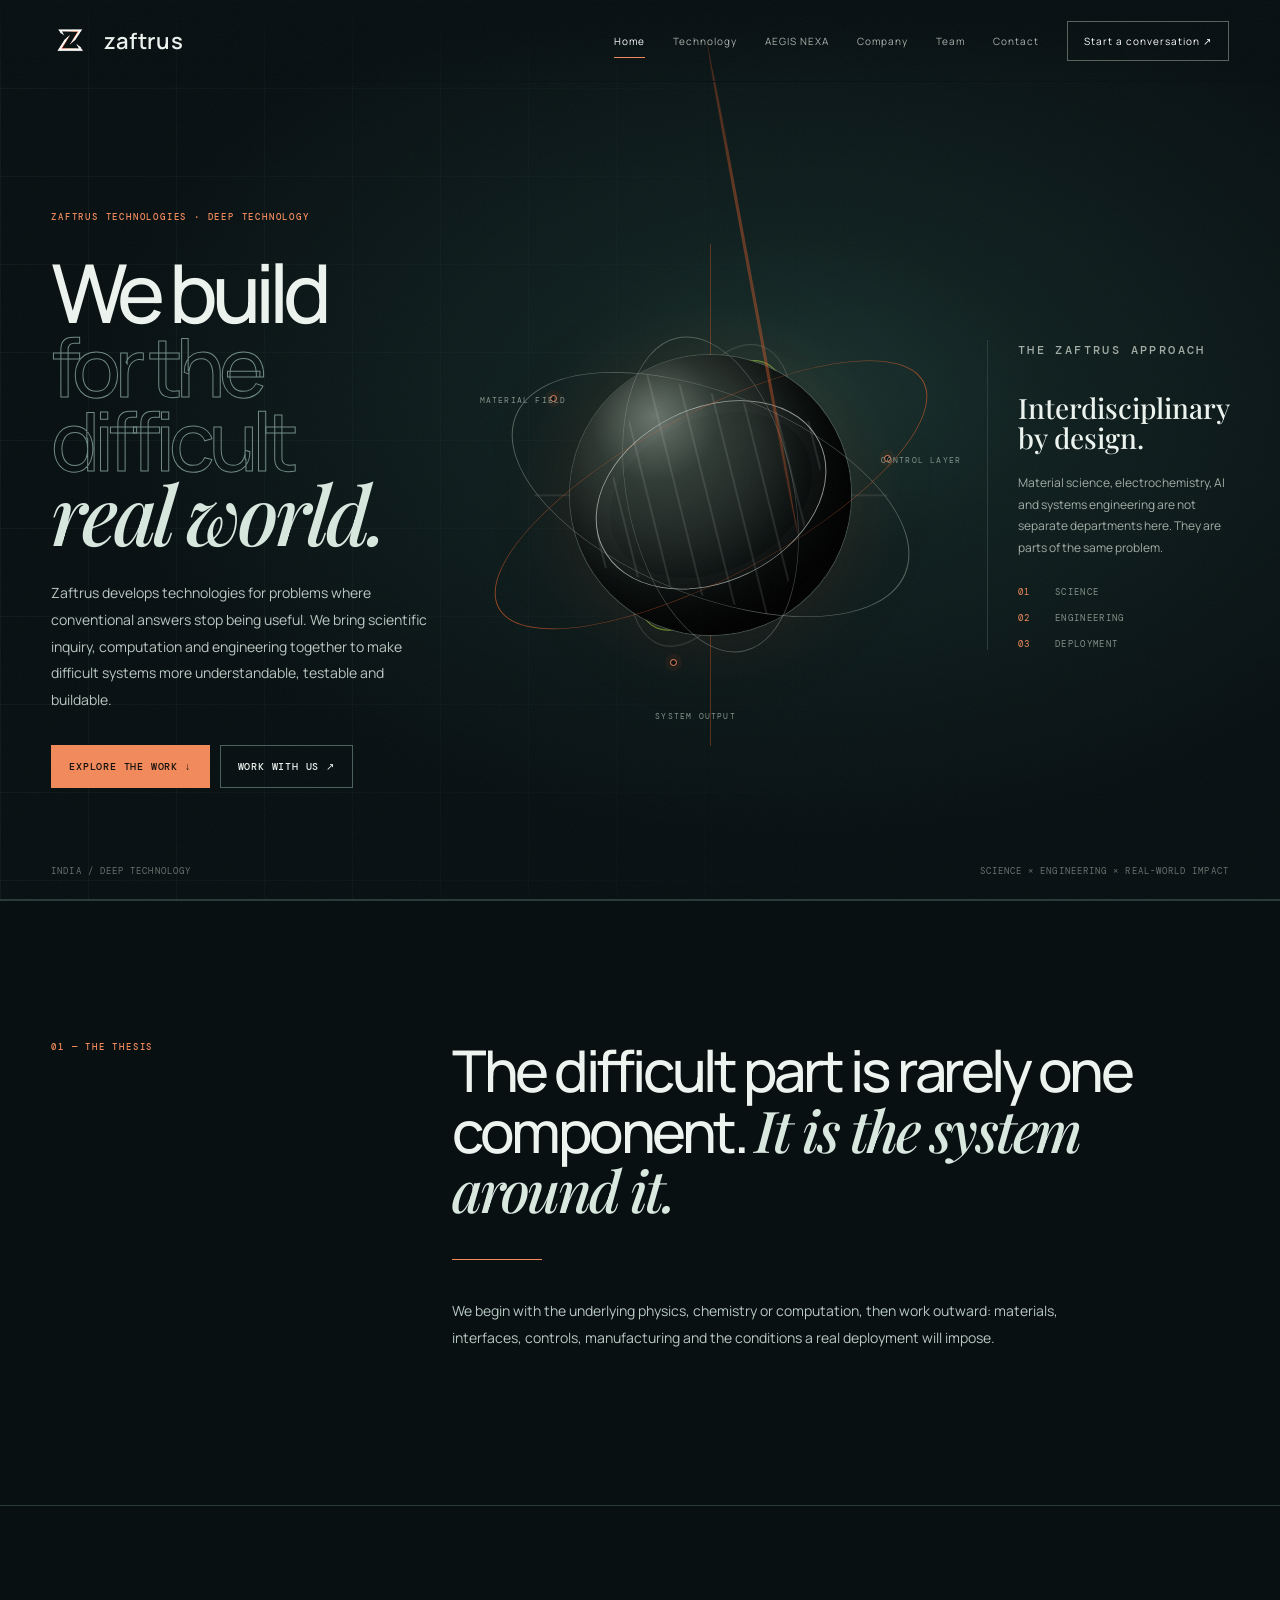
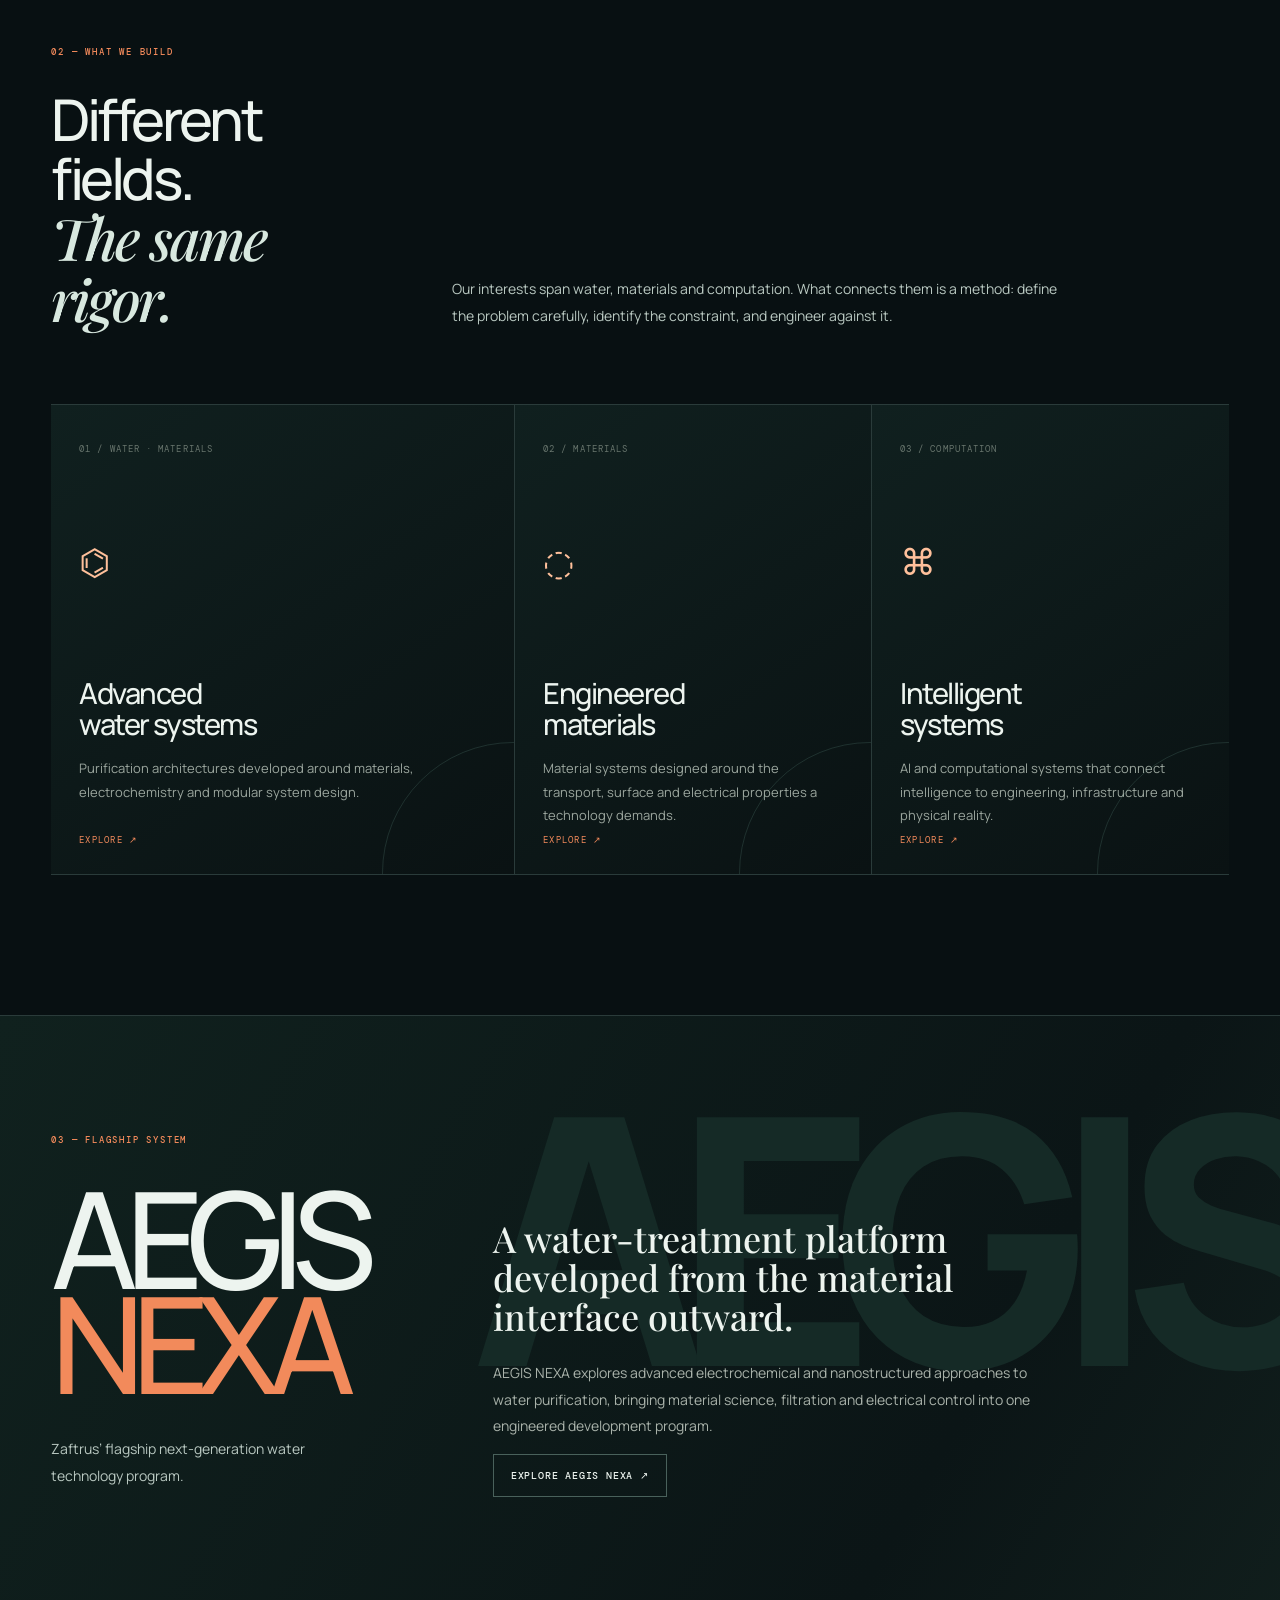
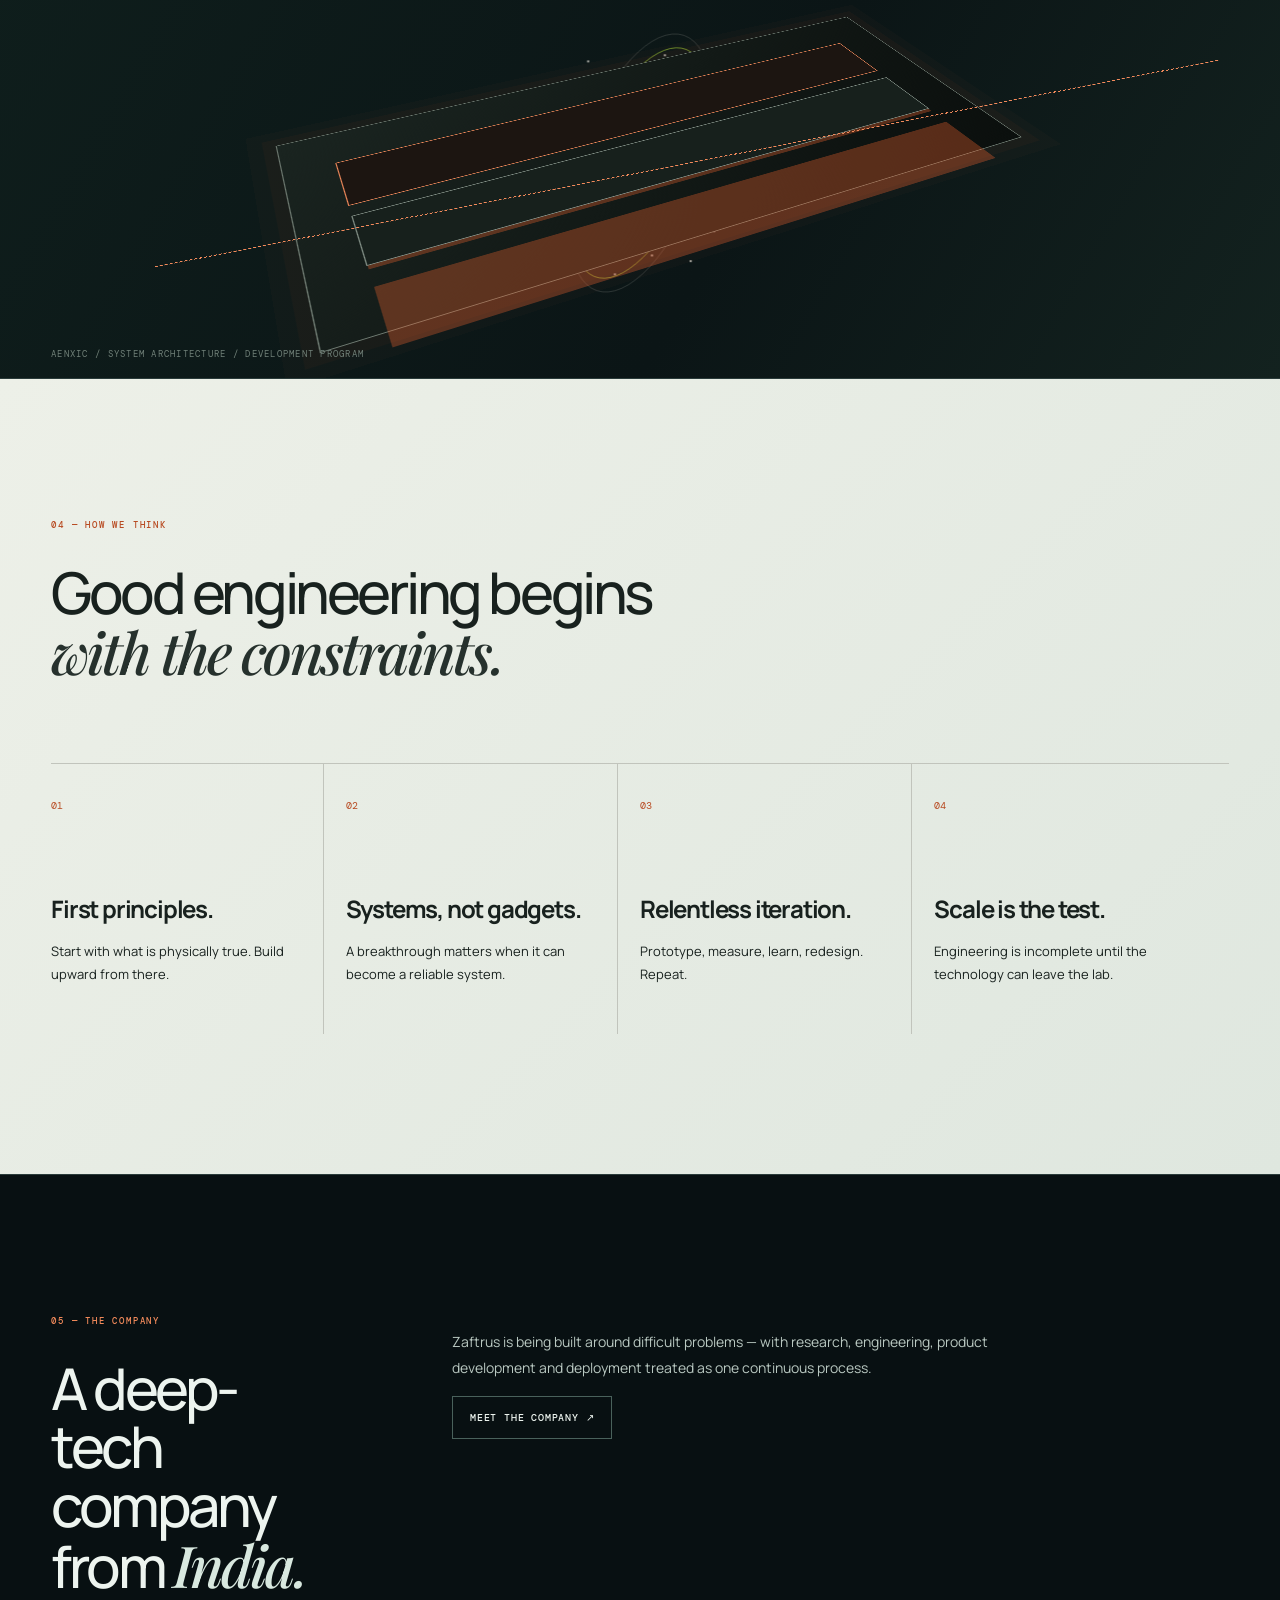
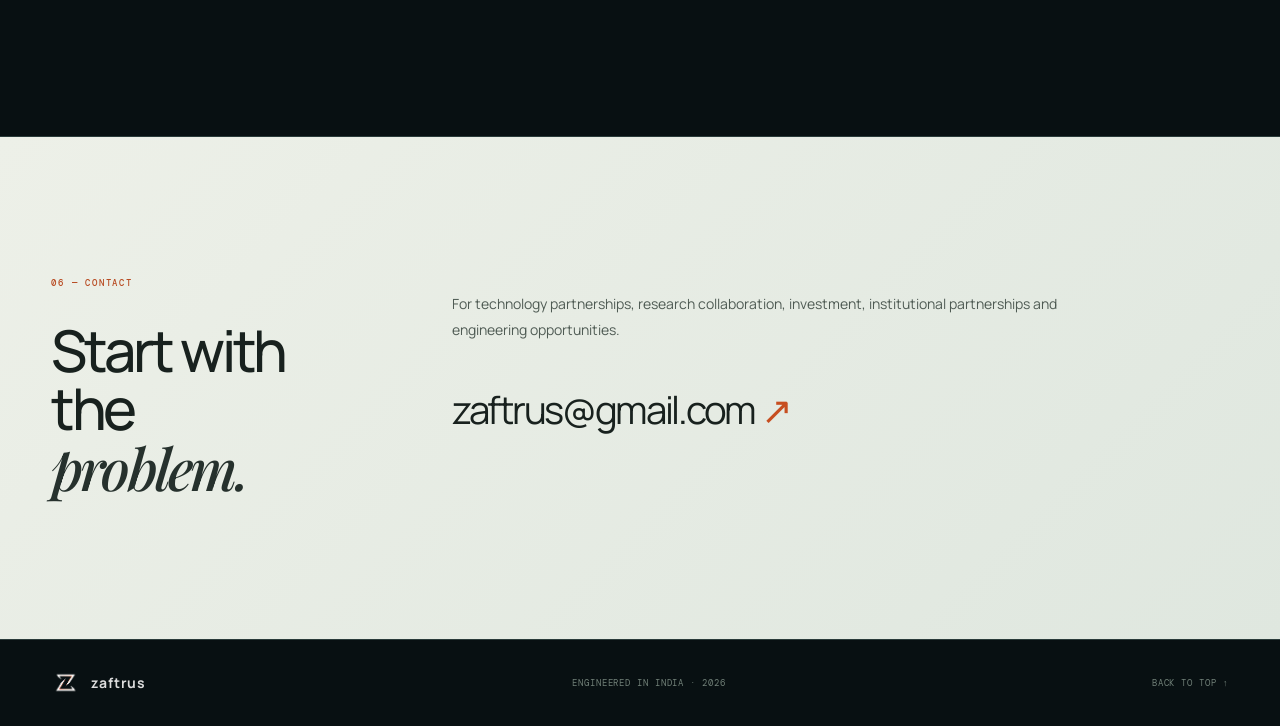
==== commit ce33bfba: "Update index.html" ====
--- a/index.html
+++ b/index.html
@@ -1 +1 @@
-<!doctype html><html lang="en"><head><link rel="icon" type="image/png" href="favicon.png"><meta charset="utf-8"><meta name="viewport" content="width=device-width,initial-scale=1"><meta name="theme-color" content="#080a0b"><meta name="description" content="zaftrus — deep-tech systems for difficult problems."><link rel="icon" href="assets/zaftrus-emblem-small.png"><link rel="stylesheet" href="styles.css"><title>zaftrus</title></head><body><div class="noise"></div><div class="progress"></div><header class="nav"><a class="brand" href="index.html"><img src="assets/zaftrus-emblem.png" alt="zaftrus emblem"><span class="brand-name">zaftrus</span></a><nav class="navlinks"><a class="active" href="index.html">Home</a><a class="" href="technology.html">Technology</a><a class="" href="aegis-nexa.html">AEGIS NEXA</a><a class="" href="company.html">Company</a><a class="" href="team.html">Team</a><a class="" href="contact.html">Contact</a><a class="nav-cta" href="contact.html">Start a conversation ↗</a></nav><button class="menu" aria-label="Open menu" aria-expanded="false">☰</button></header><div class="mobile-panel"><a class="active" href="index.html">Home</a><a class="" href="technology.html">Technology</a><a class="" href="aegis-nexa.html">AEGIS NEXA</a><a class="" href="company.html">Company</a><a class="" href="team.html">Team</a><a class="" href="contact.html">Contact</a></div><main id="top"><section class="hero"><div class="hero-copy reveal"><p class="eyebrow">ZAFTRUS TECHNOLOGIES · DEEP TECHNOLOGY</p><h1>We build<br><span class="outline">for the difficult</span><br><span class="serif">real world.</span></h1><p class="lede">Zaftrus develops technologies for problems where conventional answers stop being useful. We bring scientific inquiry, computation and engineering together to make difficult systems more understandable, testable and buildable.</p><div class="actions"><a class="btn primary" href="#work">Explore the work ↓</a><a class="btn" href="contact.html">Work with us ↗</a></div></div><div class="hero-visual reveal"><canvas class="system-canvas" aria-label="Animated abstract engineering system visualization"></canvas><div class="orb"></div><div class="orbit"></div><div class="orbit o2"></div><div class="orbit o3"></div><span class="node n1"></span><span class="node n2"></span><span class="node n3"></span><span class="visual-label vl1">MATERIAL FIELD</span><span class="visual-label vl2">CONTROL LAYER</span><span class="visual-label vl3">SYSTEM OUTPUT</span></div><aside class="approach reveal"><p class="section-label">THE ZAFTRUS APPROACH</p><h3>Interdisciplinary by design.</h3><p>Material science, electrochemistry, AI and systems engineering are not separate departments here. They are parts of the same problem.</p><div class="approach-list"><div><b>01</b> SCIENCE</div><div><b>02</b> ENGINEERING</div><div><b>03</b> DEPLOYMENT</div></div></aside><div class="hero-meta"><span>INDIA / DEEP TECHNOLOGY</span><span>SCIENCE × ENGINEERING × REAL-WORLD IMPACT</span></div></section><section class="section split reveal"><div><p class="section-label">01 — THE THESIS</p></div><div><p class="display">The difficult part is rarely one component. <span class="serif">It is the system around it.</span></p><div class="rule"></div><p class="body">We begin with the underlying physics, chemistry or computation, then work outward: materials, interfaces, controls, manufacturing and the conditions a real deployment will impose.</p></div></section><section id="work" class="section reveal"><div class="work-head"><div><p class="section-label">02 — WHAT WE BUILD</p><p class="display">Different fields.<br><span class="serif">The same rigor.</span></p></div><p class="body">Our interests span water, materials and computation. What connects them is a method: define the problem carefully, identify the constraint, and engineer against it.</p></div><div class="work-grid"><a class="work-card" href="aegis-nexa.html"><span class="work-no">01 / WATER · MATERIALS</span><div class="work-icon">⌬</div><h3>Advanced<br>water systems</h3><p>Purification architectures developed around materials, electrochemistry and modular system design.</p><span class="work-link">EXPLORE ↗</span></a><a class="work-card" href="aegis-nexa/aenxic.html"><span class="work-no">02 / MATERIALS</span><div class="work-icon">◌</div><h3>Engineered<br>materials</h3><p>Material systems designed around the transport, surface and electrical properties a technology demands.</p><span class="work-link">EXPLORE ↗</span></a><a class="work-card" href="aegis-nexa/jarvis.html"><span class="work-no">03 / COMPUTATION</span><div class="work-icon">⌘</div><h3>Intelligent<br>systems</h3><p>AI and computational systems that connect intelligence to engineering, infrastructure and physical reality.</p><span class="work-link">EXPLORE ↗</span></a></div></section><section class="feature reveal"><div class="feature-grid"><div><p class="section-label">03 — FLAGSHIP SYSTEM</p><div class="feature-title">AEGIS<br><span>NEXA</span></div><p class="body">Zaftrus’ flagship next-generation water technology program.</p></div><div class="feature-copy"><h3>A water-treatment platform developed from the material interface outward.</h3><p class="body">AEGIS NEXA explores advanced electrochemical and nanostructured approaches to water purification, bringing material science, filtration and electrical control into one engineered development program.</p><a class="btn" href="aegis-nexa.html">Explore AEGIS NEXA ↗</a></div></div><div class="feature-visual"><canvas class="system-canvas" aria-label="Animated abstract system visualization"></canvas><div class="stack"></div><div class="flow-line"></div><span class="feature-note">AENXIC / SYSTEM ARCHITECTURE / DEVELOPMENT PROGRAM</span></div></section><section class="section light reveal"><p class="section-label">04 — HOW WE THINK</p><p class="display">Good engineering begins<br><span class="serif">with the constraints.</span></p><div class="principle-grid"><div class="principle"><span class="num">01</span><h3>First principles.</h3><p>Start with what is physically true. Build upward from there.</p></div><div class="principle"><span class="num">02</span><h3>Systems, not gadgets.</h3><p>A breakthrough matters when it can become a reliable system.</p></div><div class="principle"><span class="num">03</span><h3>Relentless iteration.</h3><p>Prototype, measure, learn, redesign. Repeat.</p></div><div class="principle"><span class="num">04</span><h3>Scale is the test.</h3><p>Engineering is incomplete until the technology can leave the lab.</p></div></div></section><section class="section split reveal"><div><p class="section-label">05 — THE COMPANY</p><p class="display">A deep-tech company from <span class="serif">India.</span></p></div><div><p class="body">Zaftrus is being built around difficult problems — with research, engineering, product development and deployment treated as one continuous process.</p><a class="btn" href="company.html">Meet the company ↗</a></div></section><section class="section light contact-grid reveal"><div><p class="section-label">06 — CONTACT</p><p class="display">Start with the<br><span class="serif">problem.</span></p></div><div><p class="body">For technology partnerships, research collaboration, investment, institutional partnerships and engineering opportunities.</p><a class="mail" href="mailto:zaftrus@gmail.com">zaftrus@gmail.com <span>↗</span></a></div></section></main><footer><a class="footer-brand" href="index.html"><img src="assets/zaftrus-emblem.png" alt=""><strong>zaftrus</strong></a><span class="footer-copy">ENGINEERED IN INDIA · 2026</span><a class="top" href="#top">BACK TO TOP ↑</a></footer><script src="script.js"></script></body></html>
+<!doctype html><html lang="en"><head><meta charset="utf-8"><meta name="viewport" content="width=device-width,initial-scale=1"><meta name="theme-color" content="#080a0b"><meta name="description" content="zaftrus — deep-tech systems for difficult problems."><link rel="icon" href="assets/zaftrus-emblem-small.png"><link rel="stylesheet" href="styles.css"><title>zaftrus</title><link rel="icon" type="image/png" href="favicon.png"></head><body><div class="noise"></div><div class="progress"></div><header class="nav"><a class="brand" href="index.html"><img src="assets/zaftrus-emblem.png" alt="zaftrus emblem"><span class="brand-name">zaftrus</span></a><nav class="navlinks"><a class="active" href="index.html">Home</a><a class="" href="technology.html">Technology</a><a class="" href="aegis-nexa.html">AEGIS NEXA</a><a class="" href="company.html">Company</a><a class="" href="team.html">Team</a><a class="" href="contact.html">Contact</a><a class="nav-cta" href="contact.html">Start a conversation ↗</a></nav><button class="menu" aria-label="Open menu" aria-expanded="false">☰</button></header><div class="mobile-panel"><a class="active" href="index.html">Home</a><a class="" href="technology.html">Technology</a><a class="" href="aegis-nexa.html">AEGIS NEXA</a><a class="" href="company.html">Company</a><a class="" href="team.html">Team</a><a class="" href="contact.html">Contact</a></div><main id="top"><section class="hero"><div class="hero-copy reveal"><p class="eyebrow">ZAFTRUS TECHNOLOGIES · DEEP TECHNOLOGY</p><h1>We build<br><span class="outline">for the difficult</span><br><span class="serif">real world.</span></h1><p class="lede">Zaftrus develops technologies for problems where conventional answers stop being useful. We bring scientific inquiry, computation and engineering together to make difficult systems more understandable, testable and buildable.</p><div class="actions"><a class="btn primary" href="#work">Explore the work ↓</a><a class="btn" href="contact.html">Work with us ↗</a></div></div><div class="hero-visual reveal"><canvas class="system-canvas" aria-label="Animated abstract engineering system visualization"></canvas><div class="orb"></div><div class="orbit"></div><div class="orbit o2"></div><div class="orbit o3"></div><span class="node n1"></span><span class="node n2"></span><span class="node n3"></span><span class="visual-label vl1">MATERIAL FIELD</span><span class="visual-label vl2">CONTROL LAYER</span><span class="visual-label vl3">SYSTEM OUTPUT</span></div><aside class="approach reveal"><p class="section-label">THE ZAFTRUS APPROACH</p><h3>Interdisciplinary by design.</h3><p>Material science, electrochemistry, AI and systems engineering are not separate departments here. They are parts of the same problem.</p><div class="approach-list"><div><b>01</b> SCIENCE</div><div><b>02</b> ENGINEERING</div><div><b>03</b> DEPLOYMENT</div></div></aside><div class="hero-meta"><span>INDIA / DEEP TECHNOLOGY</span><span>SCIENCE × ENGINEERING × REAL-WORLD IMPACT</span></div></section><section class="section split reveal"><div><p class="section-label">01 — THE THESIS</p></div><div><p class="display">The difficult part is rarely one component. <span class="serif">It is the system around it.</span></p><div class="rule"></div><p class="body">We begin with the underlying physics, chemistry or computation, then work outward: materials, interfaces, controls, manufacturing and the conditions a real deployment will impose.</p></div></section><section id="work" class="section reveal"><div class="work-head"><div><p class="section-label">02 — WHAT WE BUILD</p><p class="display">Different fields.<br><span class="serif">The same rigor.</span></p></div><p class="body">Our interests span water, materials and computation. What connects them is a method: define the problem carefully, identify the constraint, and engineer against it.</p></div><div class="work-grid"><a class="work-card" href="aegis-nexa.html"><span class="work-no">01 / WATER · MATERIALS</span><div class="work-icon">⌬</div><h3>Advanced<br>water systems</h3><p>Purification architectures developed around materials, electrochemistry and modular system design.</p><span class="work-link">EXPLORE ↗</span></a><a class="work-card" href="aegis-nexa/aenxic.html"><span class="work-no">02 / MATERIALS</span><div class="work-icon">◌</div><h3>Engineered<br>materials</h3><p>Material systems designed around the transport, surface and electrical properties a technology demands.</p><span class="work-link">EXPLORE ↗</span></a><a class="work-card" href="aegis-nexa/jarvis.html"><span class="work-no">03 / COMPUTATION</span><div class="work-icon">⌘</div><h3>Intelligent<br>systems</h3><p>AI and computational systems that connect intelligence to engineering, infrastructure and physical reality.</p><span class="work-link">EXPLORE ↗</span></a></div></section><section class="feature reveal"><div class="feature-grid"><div><p class="section-label">03 — FLAGSHIP SYSTEM</p><div class="feature-title">AEGIS<br><span>NEXA</span></div><p class="body">Zaftrus’ flagship next-generation water technology program.</p></div><div class="feature-copy"><h3>A water-treatment platform developed from the material interface outward.</h3><p class="body">AEGIS NEXA explores advanced electrochemical and nanostructured approaches to water purification, bringing material science, filtration and electrical control into one engineered development program.</p><a class="btn" href="aegis-nexa.html">Explore AEGIS NEXA ↗</a></div></div><div class="feature-visual"><canvas class="system-canvas" aria-label="Animated abstract system visualization"></canvas><div class="stack"></div><div class="flow-line"></div><span class="feature-note">AENXIC / SYSTEM ARCHITECTURE / DEVELOPMENT PROGRAM</span></div></section><section class="section light reveal"><p class="section-label">04 — HOW WE THINK</p><p class="display">Good engineering begins<br><span class="serif">with the constraints.</span></p><div class="principle-grid"><div class="principle"><span class="num">01</span><h3>First principles.</h3><p>Start with what is physically true. Build upward from there.</p></div><div class="principle"><span class="num">02</span><h3>Systems, not gadgets.</h3><p>A breakthrough matters when it can become a reliable system.</p></div><div class="principle"><span class="num">03</span><h3>Relentless iteration.</h3><p>Prototype, measure, learn, redesign. Repeat.</p></div><div class="principle"><span class="num">04</span><h3>Scale is the test.</h3><p>Engineering is incomplete until the technology can leave the lab.</p></div></div></section><section class="section split reveal"><div><p class="section-label">05 — THE COMPANY</p><p class="display">A deep-tech company from <span class="serif">India.</span></p></div><div><p class="body">Zaftrus is being built around difficult problems — with research, engineering, product development and deployment treated as one continuous process.</p><a class="btn" href="company.html">Meet the company ↗</a></div></section><section class="section light contact-grid reveal"><div><p class="section-label">06 — CONTACT</p><p class="display">Start with the<br><span class="serif">problem.</span></p></div><div><p class="body">For technology partnerships, research collaboration, investment, institutional partnerships and engineering opportunities.</p><a class="mail" href="mailto:zaftrus@gmail.com">zaftrus@gmail.com <span>↗</span></a></div></section></main><footer><a class="footer-brand" href="index.html"><img src="assets/zaftrus-emblem.png" alt=""><strong>zaftrus</strong></a><span class="footer-copy">ENGINEERED IN INDIA · 2026</span><a class="top" href="#top">BACK TO TOP ↑</a></footer><script src="script.js"></script></body></html>
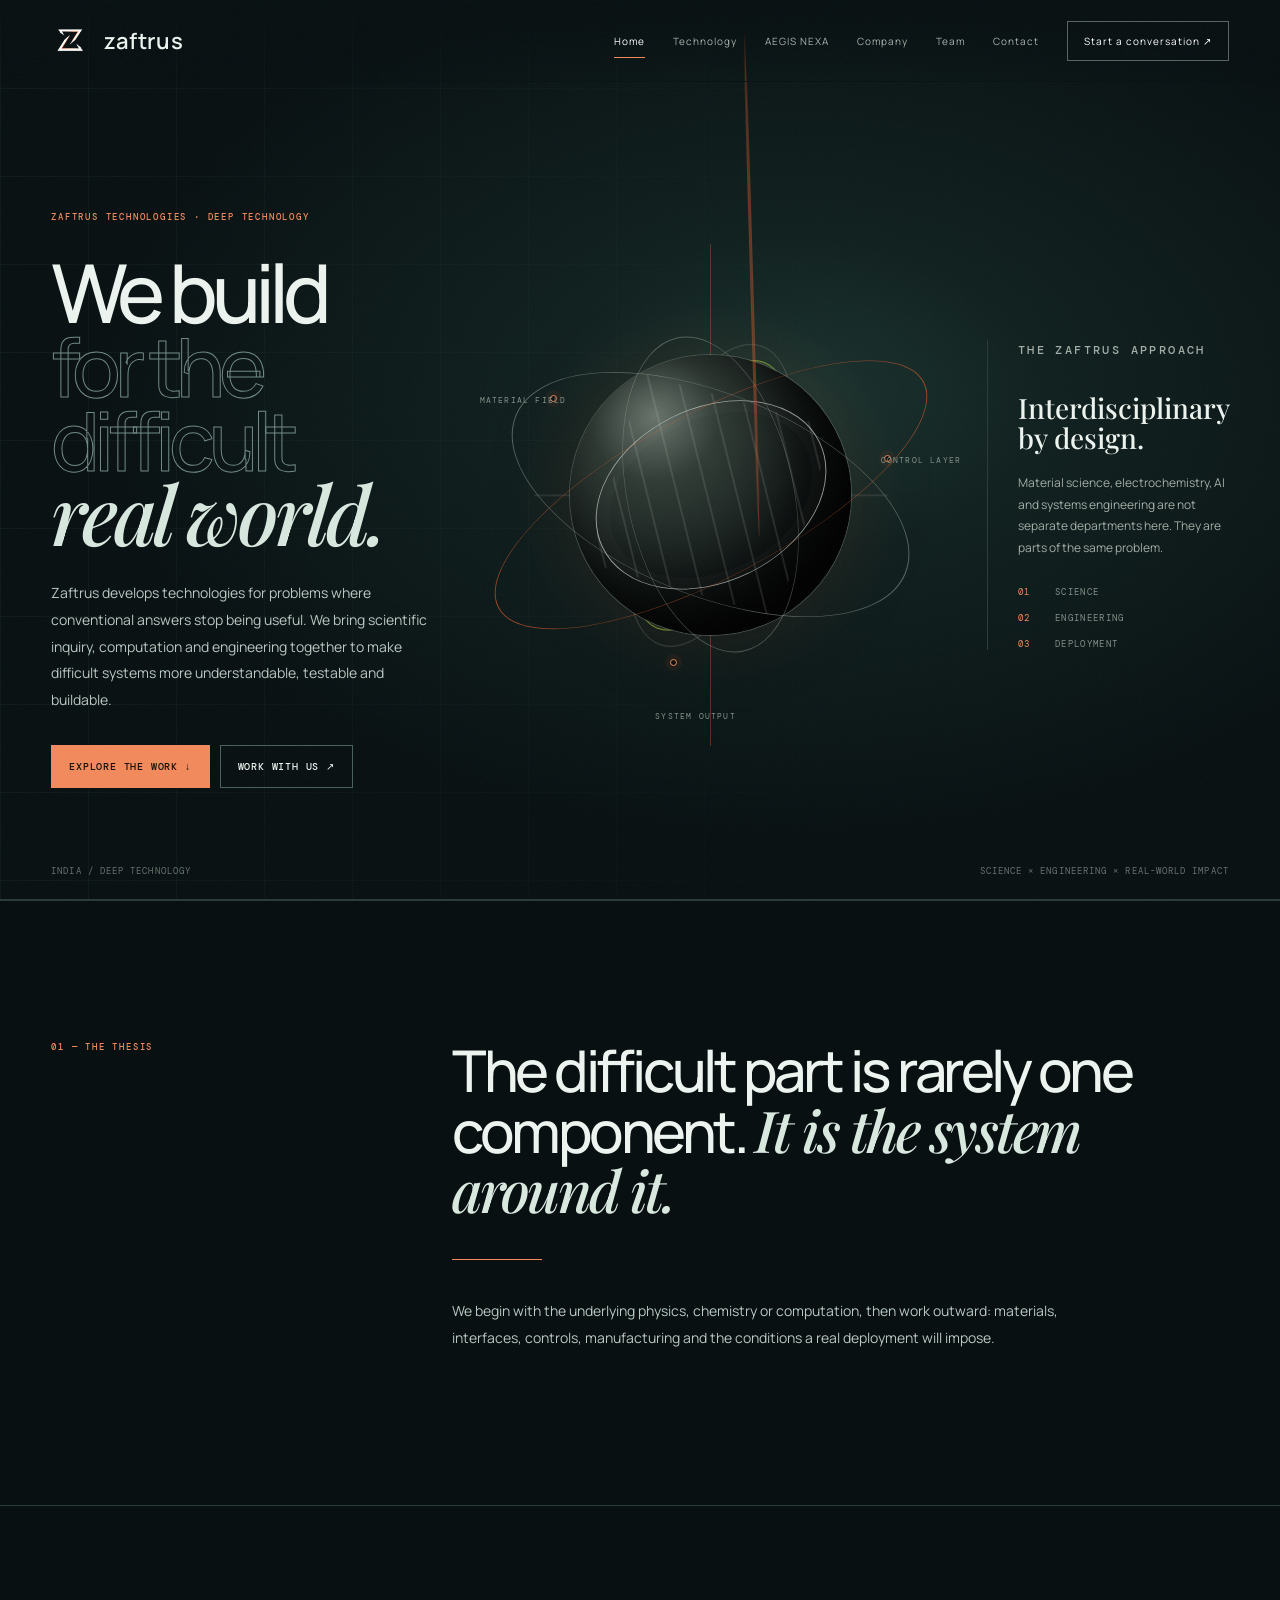
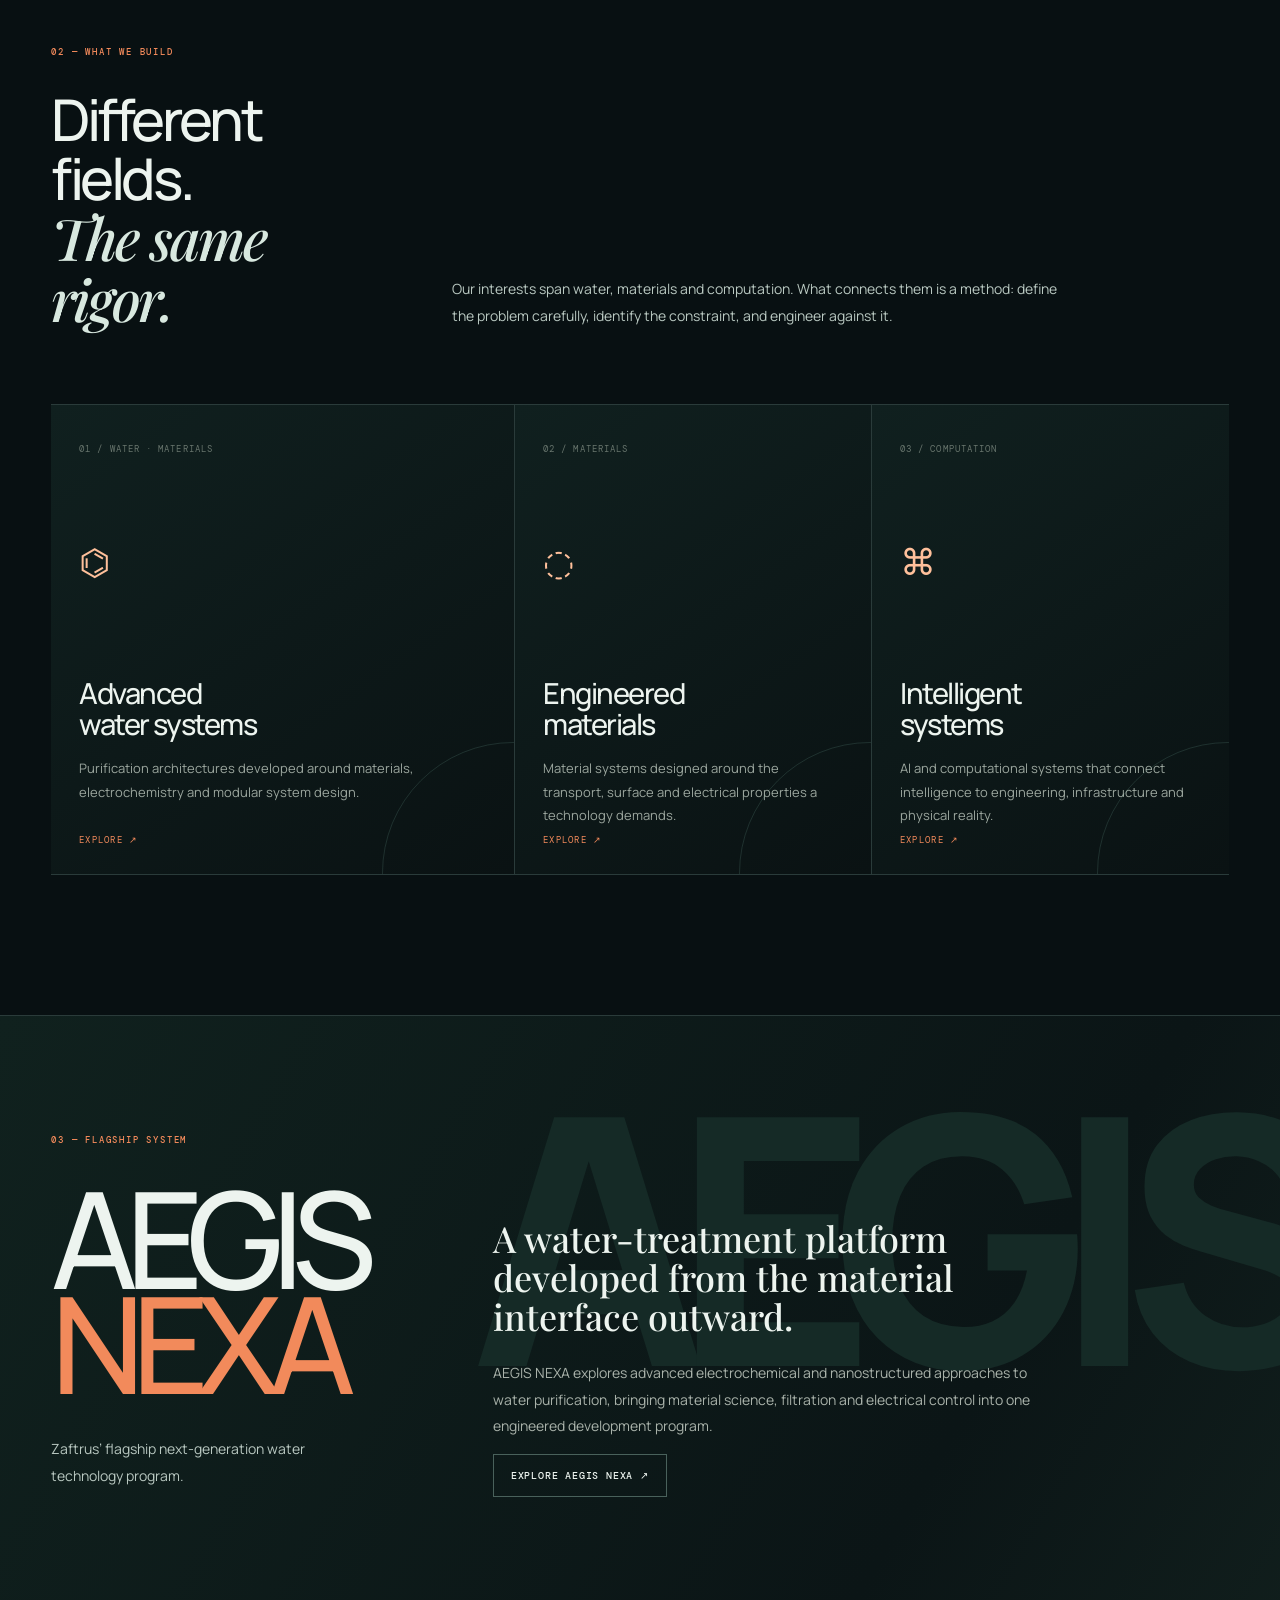
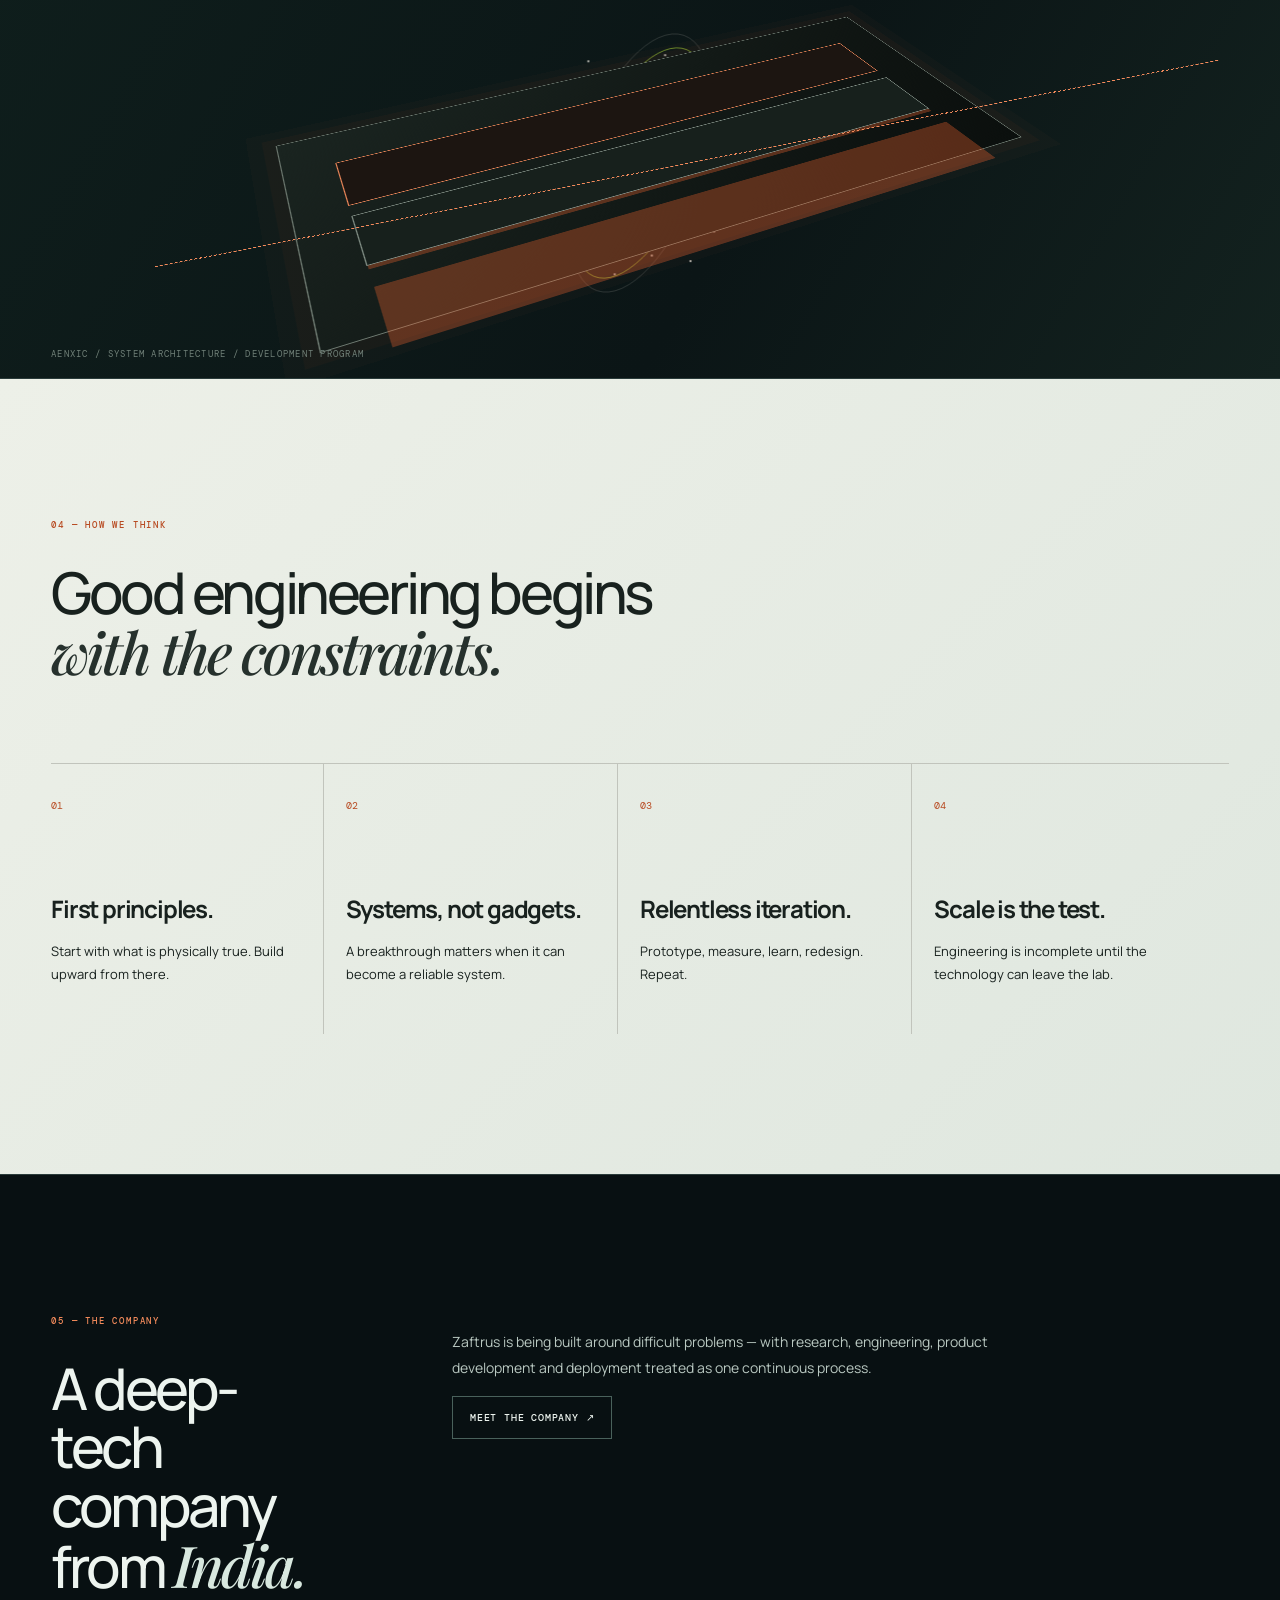
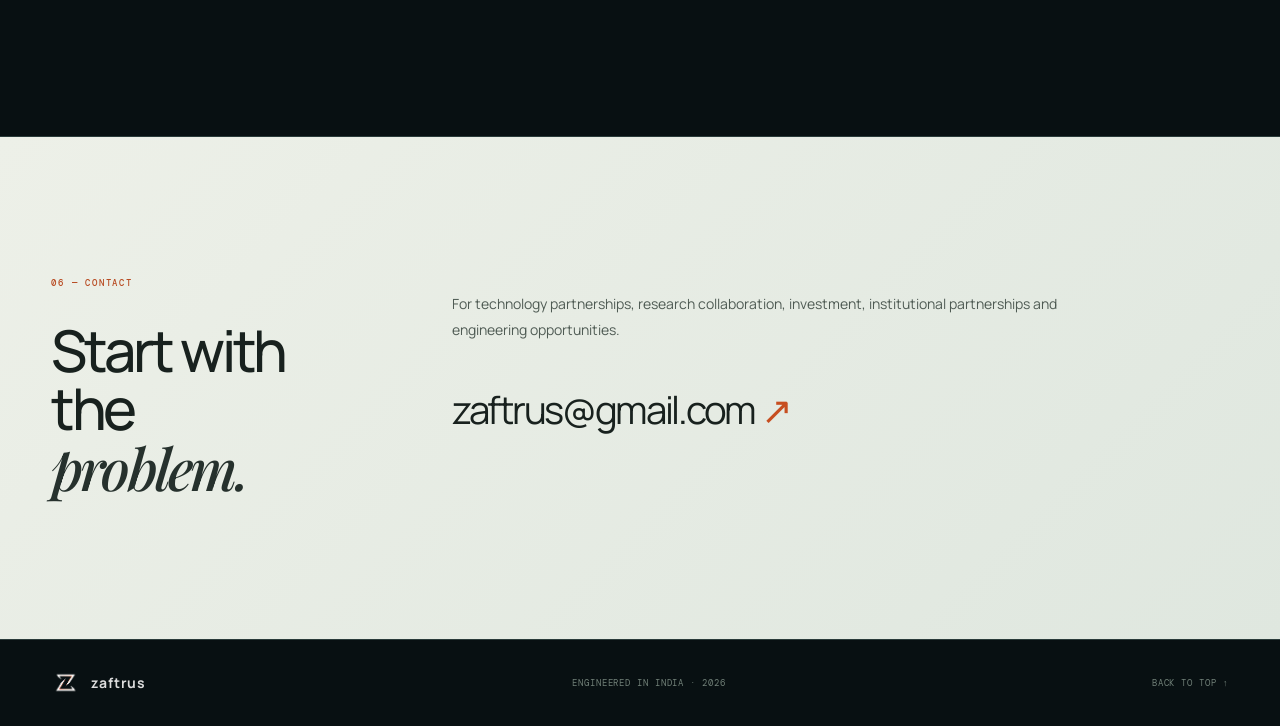
==== commit bfcfd720: "Update index.html" ====
--- a/index.html
+++ b/index.html
@@ -1 +1 @@
-<!doctype html><html lang="en"><head><meta charset="utf-8"><meta name="viewport" content="width=device-width,initial-scale=1"><meta name="theme-color" content="#080a0b"><meta name="description" content="zaftrus — deep-tech systems for difficult problems."><link rel="icon" href="assets/zaftrus-emblem-small.png"><link rel="stylesheet" href="styles.css"><title>zaftrus</title><link rel="icon" type="image/png" href="favicon.png"></head><body><div class="noise"></div><div class="progress"></div><header class="nav"><a class="brand" href="index.html"><img src="assets/zaftrus-emblem.png" alt="zaftrus emblem"><span class="brand-name">zaftrus</span></a><nav class="navlinks"><a class="active" href="index.html">Home</a><a class="" href="technology.html">Technology</a><a class="" href="aegis-nexa.html">AEGIS NEXA</a><a class="" href="company.html">Company</a><a class="" href="team.html">Team</a><a class="" href="contact.html">Contact</a><a class="nav-cta" href="contact.html">Start a conversation ↗</a></nav><button class="menu" aria-label="Open menu" aria-expanded="false">☰</button></header><div class="mobile-panel"><a class="active" href="index.html">Home</a><a class="" href="technology.html">Technology</a><a class="" href="aegis-nexa.html">AEGIS NEXA</a><a class="" href="company.html">Company</a><a class="" href="team.html">Team</a><a class="" href="contact.html">Contact</a></div><main id="top"><section class="hero"><div class="hero-copy reveal"><p class="eyebrow">ZAFTRUS TECHNOLOGIES · DEEP TECHNOLOGY</p><h1>We build<br><span class="outline">for the difficult</span><br><span class="serif">real world.</span></h1><p class="lede">Zaftrus develops technologies for problems where conventional answers stop being useful. We bring scientific inquiry, computation and engineering together to make difficult systems more understandable, testable and buildable.</p><div class="actions"><a class="btn primary" href="#work">Explore the work ↓</a><a class="btn" href="contact.html">Work with us ↗</a></div></div><div class="hero-visual reveal"><canvas class="system-canvas" aria-label="Animated abstract engineering system visualization"></canvas><div class="orb"></div><div class="orbit"></div><div class="orbit o2"></div><div class="orbit o3"></div><span class="node n1"></span><span class="node n2"></span><span class="node n3"></span><span class="visual-label vl1">MATERIAL FIELD</span><span class="visual-label vl2">CONTROL LAYER</span><span class="visual-label vl3">SYSTEM OUTPUT</span></div><aside class="approach reveal"><p class="section-label">THE ZAFTRUS APPROACH</p><h3>Interdisciplinary by design.</h3><p>Material science, electrochemistry, AI and systems engineering are not separate departments here. They are parts of the same problem.</p><div class="approach-list"><div><b>01</b> SCIENCE</div><div><b>02</b> ENGINEERING</div><div><b>03</b> DEPLOYMENT</div></div></aside><div class="hero-meta"><span>INDIA / DEEP TECHNOLOGY</span><span>SCIENCE × ENGINEERING × REAL-WORLD IMPACT</span></div></section><section class="section split reveal"><div><p class="section-label">01 — THE THESIS</p></div><div><p class="display">The difficult part is rarely one component. <span class="serif">It is the system around it.</span></p><div class="rule"></div><p class="body">We begin with the underlying physics, chemistry or computation, then work outward: materials, interfaces, controls, manufacturing and the conditions a real deployment will impose.</p></div></section><section id="work" class="section reveal"><div class="work-head"><div><p class="section-label">02 — WHAT WE BUILD</p><p class="display">Different fields.<br><span class="serif">The same rigor.</span></p></div><p class="body">Our interests span water, materials and computation. What connects them is a method: define the problem carefully, identify the constraint, and engineer against it.</p></div><div class="work-grid"><a class="work-card" href="aegis-nexa.html"><span class="work-no">01 / WATER · MATERIALS</span><div class="work-icon">⌬</div><h3>Advanced<br>water systems</h3><p>Purification architectures developed around materials, electrochemistry and modular system design.</p><span class="work-link">EXPLORE ↗</span></a><a class="work-card" href="aegis-nexa/aenxic.html"><span class="work-no">02 / MATERIALS</span><div class="work-icon">◌</div><h3>Engineered<br>materials</h3><p>Material systems designed around the transport, surface and electrical properties a technology demands.</p><span class="work-link">EXPLORE ↗</span></a><a class="work-card" href="aegis-nexa/jarvis.html"><span class="work-no">03 / COMPUTATION</span><div class="work-icon">⌘</div><h3>Intelligent<br>systems</h3><p>AI and computational systems that connect intelligence to engineering, infrastructure and physical reality.</p><span class="work-link">EXPLORE ↗</span></a></div></section><section class="feature reveal"><div class="feature-grid"><div><p class="section-label">03 — FLAGSHIP SYSTEM</p><div class="feature-title">AEGIS<br><span>NEXA</span></div><p class="body">Zaftrus’ flagship next-generation water technology program.</p></div><div class="feature-copy"><h3>A water-treatment platform developed from the material interface outward.</h3><p class="body">AEGIS NEXA explores advanced electrochemical and nanostructured approaches to water purification, bringing material science, filtration and electrical control into one engineered development program.</p><a class="btn" href="aegis-nexa.html">Explore AEGIS NEXA ↗</a></div></div><div class="feature-visual"><canvas class="system-canvas" aria-label="Animated abstract system visualization"></canvas><div class="stack"></div><div class="flow-line"></div><span class="feature-note">AENXIC / SYSTEM ARCHITECTURE / DEVELOPMENT PROGRAM</span></div></section><section class="section light reveal"><p class="section-label">04 — HOW WE THINK</p><p class="display">Good engineering begins<br><span class="serif">with the constraints.</span></p><div class="principle-grid"><div class="principle"><span class="num">01</span><h3>First principles.</h3><p>Start with what is physically true. Build upward from there.</p></div><div class="principle"><span class="num">02</span><h3>Systems, not gadgets.</h3><p>A breakthrough matters when it can become a reliable system.</p></div><div class="principle"><span class="num">03</span><h3>Relentless iteration.</h3><p>Prototype, measure, learn, redesign. Repeat.</p></div><div class="principle"><span class="num">04</span><h3>Scale is the test.</h3><p>Engineering is incomplete until the technology can leave the lab.</p></div></div></section><section class="section split reveal"><div><p class="section-label">05 — THE COMPANY</p><p class="display">A deep-tech company from <span class="serif">India.</span></p></div><div><p class="body">Zaftrus is being built around difficult problems — with research, engineering, product development and deployment treated as one continuous process.</p><a class="btn" href="company.html">Meet the company ↗</a></div></section><section class="section light contact-grid reveal"><div><p class="section-label">06 — CONTACT</p><p class="display">Start with the<br><span class="serif">problem.</span></p></div><div><p class="body">For technology partnerships, research collaboration, investment, institutional partnerships and engineering opportunities.</p><a class="mail" href="mailto:zaftrus@gmail.com">zaftrus@gmail.com <span>↗</span></a></div></section></main><footer><a class="footer-brand" href="index.html"><img src="assets/zaftrus-emblem.png" alt=""><strong>zaftrus</strong></a><span class="footer-copy">ENGINEERED IN INDIA · 2026</span><a class="top" href="#top">BACK TO TOP ↑</a></footer><script src="script.js"></script></body></html>
+<!doctype html><html lang="en"><head><meta charset="utf-8"><meta name="viewport" content="width=device-width,initial-scale=1"><meta name="theme-color" content="#080a0b"><meta name="description" content="zaftrus — deep-tech systems for difficult problems."><link rel="icon" href="assets/zaftrus-emblem-small.png"><link rel="stylesheet" href="styles.css"><title>zaftrus</title><link rel="icon" type="image/png" href="favicon1.png"></head><body><div class="noise"></div><div class="progress"></div><header class="nav"><a class="brand" href="index.html"><img src="assets/zaftrus-emblem.png" alt="zaftrus emblem"><span class="brand-name">zaftrus</span></a><nav class="navlinks"><a class="active" href="index.html">Home</a><a class="" href="technology.html">Technology</a><a class="" href="aegis-nexa.html">AEGIS NEXA</a><a class="" href="company.html">Company</a><a class="" href="team.html">Team</a><a class="" href="contact.html">Contact</a><a class="nav-cta" href="contact.html">Start a conversation ↗</a></nav><button class="menu" aria-label="Open menu" aria-expanded="false">☰</button></header><div class="mobile-panel"><a class="active" href="index.html">Home</a><a class="" href="technology.html">Technology</a><a class="" href="aegis-nexa.html">AEGIS NEXA</a><a class="" href="company.html">Company</a><a class="" href="team.html">Team</a><a class="" href="contact.html">Contact</a></div><main id="top"><section class="hero"><div class="hero-copy reveal"><p class="eyebrow">ZAFTRUS TECHNOLOGIES · DEEP TECHNOLOGY</p><h1>We build<br><span class="outline">for the difficult</span><br><span class="serif">real world.</span></h1><p class="lede">Zaftrus develops technologies for problems where conventional answers stop being useful. We bring scientific inquiry, computation and engineering together to make difficult systems more understandable, testable and buildable.</p><div class="actions"><a class="btn primary" href="#work">Explore the work ↓</a><a class="btn" href="contact.html">Work with us ↗</a></div></div><div class="hero-visual reveal"><canvas class="system-canvas" aria-label="Animated abstract engineering system visualization"></canvas><div class="orb"></div><div class="orbit"></div><div class="orbit o2"></div><div class="orbit o3"></div><span class="node n1"></span><span class="node n2"></span><span class="node n3"></span><span class="visual-label vl1">MATERIAL FIELD</span><span class="visual-label vl2">CONTROL LAYER</span><span class="visual-label vl3">SYSTEM OUTPUT</span></div><aside class="approach reveal"><p class="section-label">THE ZAFTRUS APPROACH</p><h3>Interdisciplinary by design.</h3><p>Material science, electrochemistry, AI and systems engineering are not separate departments here. They are parts of the same problem.</p><div class="approach-list"><div><b>01</b> SCIENCE</div><div><b>02</b> ENGINEERING</div><div><b>03</b> DEPLOYMENT</div></div></aside><div class="hero-meta"><span>INDIA / DEEP TECHNOLOGY</span><span>SCIENCE × ENGINEERING × REAL-WORLD IMPACT</span></div></section><section class="section split reveal"><div><p class="section-label">01 — THE THESIS</p></div><div><p class="display">The difficult part is rarely one component. <span class="serif">It is the system around it.</span></p><div class="rule"></div><p class="body">We begin with the underlying physics, chemistry or computation, then work outward: materials, interfaces, controls, manufacturing and the conditions a real deployment will impose.</p></div></section><section id="work" class="section reveal"><div class="work-head"><div><p class="section-label">02 — WHAT WE BUILD</p><p class="display">Different fields.<br><span class="serif">The same rigor.</span></p></div><p class="body">Our interests span water, materials and computation. What connects them is a method: define the problem carefully, identify the constraint, and engineer against it.</p></div><div class="work-grid"><a class="work-card" href="aegis-nexa.html"><span class="work-no">01 / WATER · MATERIALS</span><div class="work-icon">⌬</div><h3>Advanced<br>water systems</h3><p>Purification architectures developed around materials, electrochemistry and modular system design.</p><span class="work-link">EXPLORE ↗</span></a><a class="work-card" href="aegis-nexa/aenxic.html"><span class="work-no">02 / MATERIALS</span><div class="work-icon">◌</div><h3>Engineered<br>materials</h3><p>Material systems designed around the transport, surface and electrical properties a technology demands.</p><span class="work-link">EXPLORE ↗</span></a><a class="work-card" href="aegis-nexa/jarvis.html"><span class="work-no">03 / COMPUTATION</span><div class="work-icon">⌘</div><h3>Intelligent<br>systems</h3><p>AI and computational systems that connect intelligence to engineering, infrastructure and physical reality.</p><span class="work-link">EXPLORE ↗</span></a></div></section><section class="feature reveal"><div class="feature-grid"><div><p class="section-label">03 — FLAGSHIP SYSTEM</p><div class="feature-title">AEGIS<br><span>NEXA</span></div><p class="body">Zaftrus’ flagship next-generation water technology program.</p></div><div class="feature-copy"><h3>A water-treatment platform developed from the material interface outward.</h3><p class="body">AEGIS NEXA explores advanced electrochemical and nanostructured approaches to water purification, bringing material science, filtration and electrical control into one engineered development program.</p><a class="btn" href="aegis-nexa.html">Explore AEGIS NEXA ↗</a></div></div><div class="feature-visual"><canvas class="system-canvas" aria-label="Animated abstract system visualization"></canvas><div class="stack"></div><div class="flow-line"></div><span class="feature-note">AENXIC / SYSTEM ARCHITECTURE / DEVELOPMENT PROGRAM</span></div></section><section class="section light reveal"><p class="section-label">04 — HOW WE THINK</p><p class="display">Good engineering begins<br><span class="serif">with the constraints.</span></p><div class="principle-grid"><div class="principle"><span class="num">01</span><h3>First principles.</h3><p>Start with what is physically true. Build upward from there.</p></div><div class="principle"><span class="num">02</span><h3>Systems, not gadgets.</h3><p>A breakthrough matters when it can become a reliable system.</p></div><div class="principle"><span class="num">03</span><h3>Relentless iteration.</h3><p>Prototype, measure, learn, redesign. Repeat.</p></div><div class="principle"><span class="num">04</span><h3>Scale is the test.</h3><p>Engineering is incomplete until the technology can leave the lab.</p></div></div></section><section class="section split reveal"><div><p class="section-label">05 — THE COMPANY</p><p class="display">A deep-tech company from <span class="serif">India.</span></p></div><div><p class="body">Zaftrus is being built around difficult problems — with research, engineering, product development and deployment treated as one continuous process.</p><a class="btn" href="company.html">Meet the company ↗</a></div></section><section class="section light contact-grid reveal"><div><p class="section-label">06 — CONTACT</p><p class="display">Start with the<br><span class="serif">problem.</span></p></div><div><p class="body">For technology partnerships, research collaboration, investment, institutional partnerships and engineering opportunities.</p><a class="mail" href="mailto:zaftrus@gmail.com">zaftrus@gmail.com <span>↗</span></a></div></section></main><footer><a class="footer-brand" href="index.html"><img src="assets/zaftrus-emblem.png" alt=""><strong>zaftrus</strong></a><span class="footer-copy">ENGINEERED IN INDIA · 2026</span><a class="top" href="#top">BACK TO TOP ↑</a></footer><script src="script.js"></script></body></html>
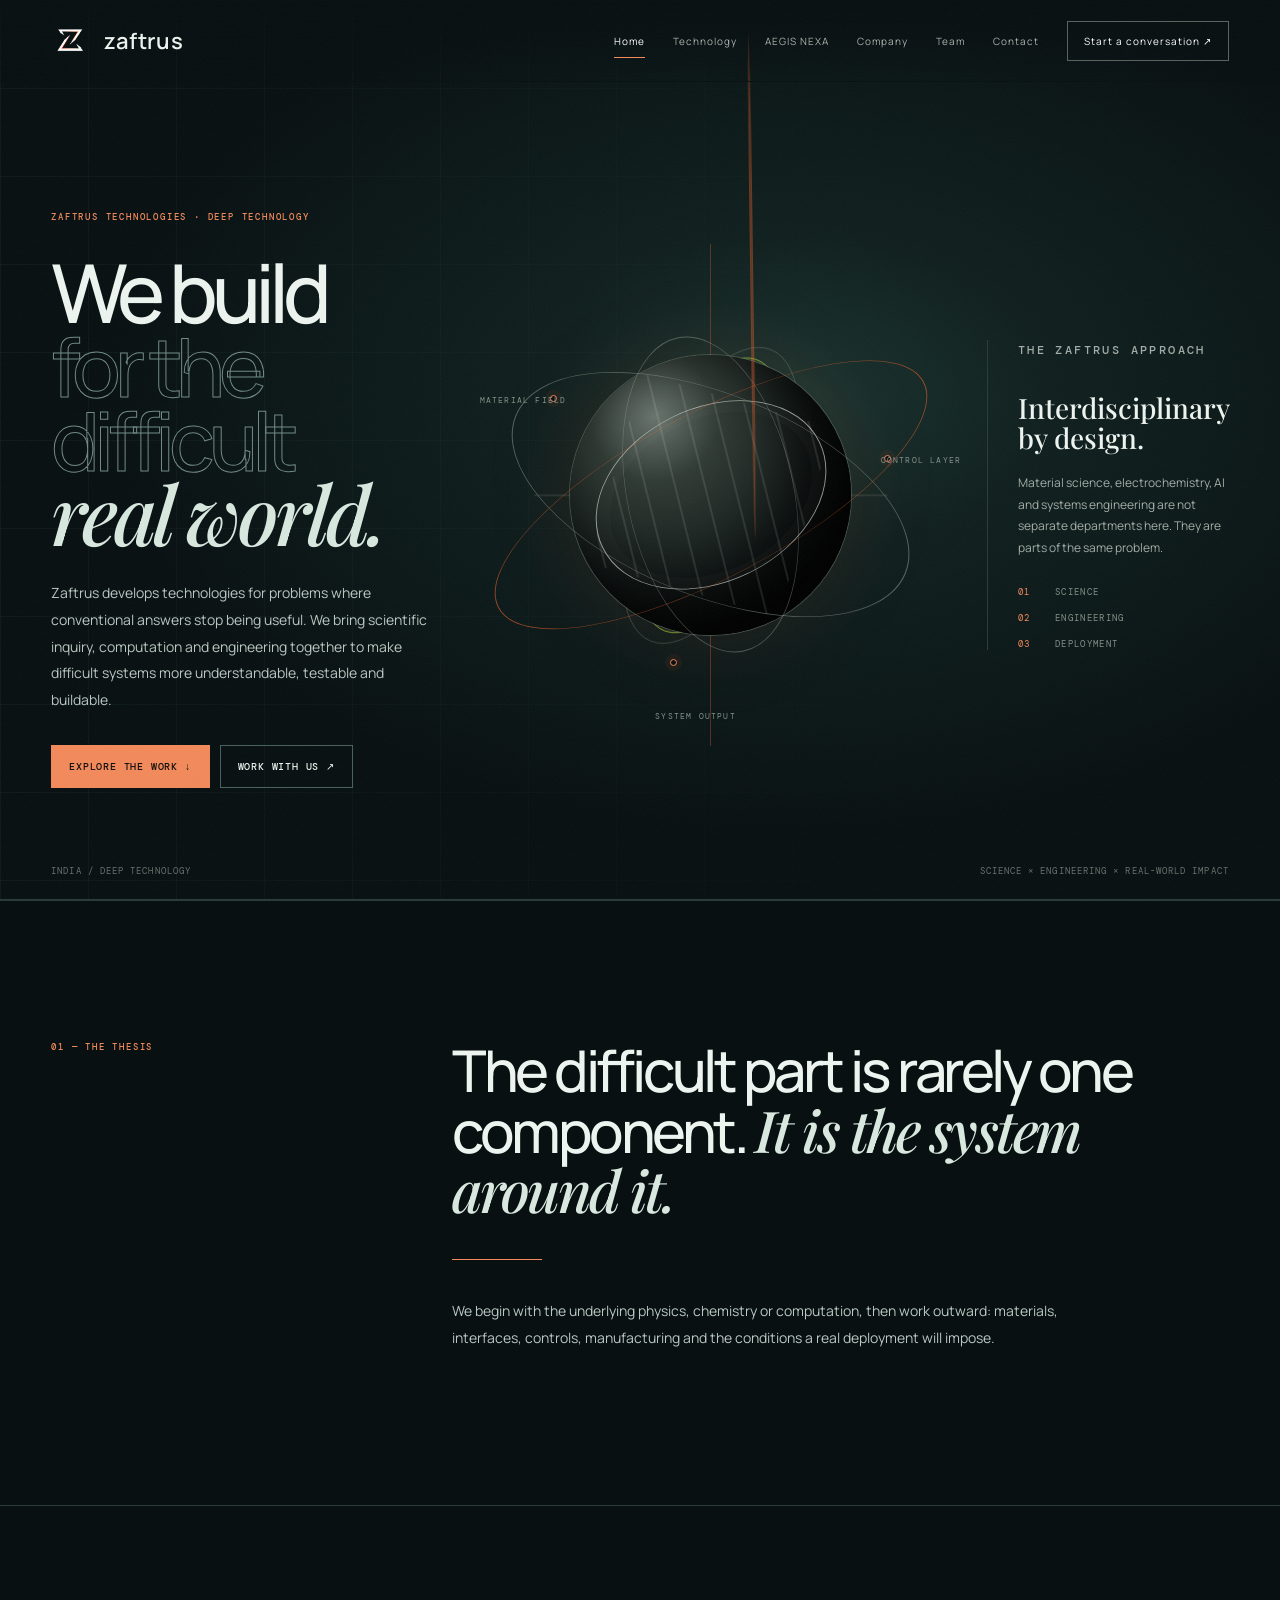
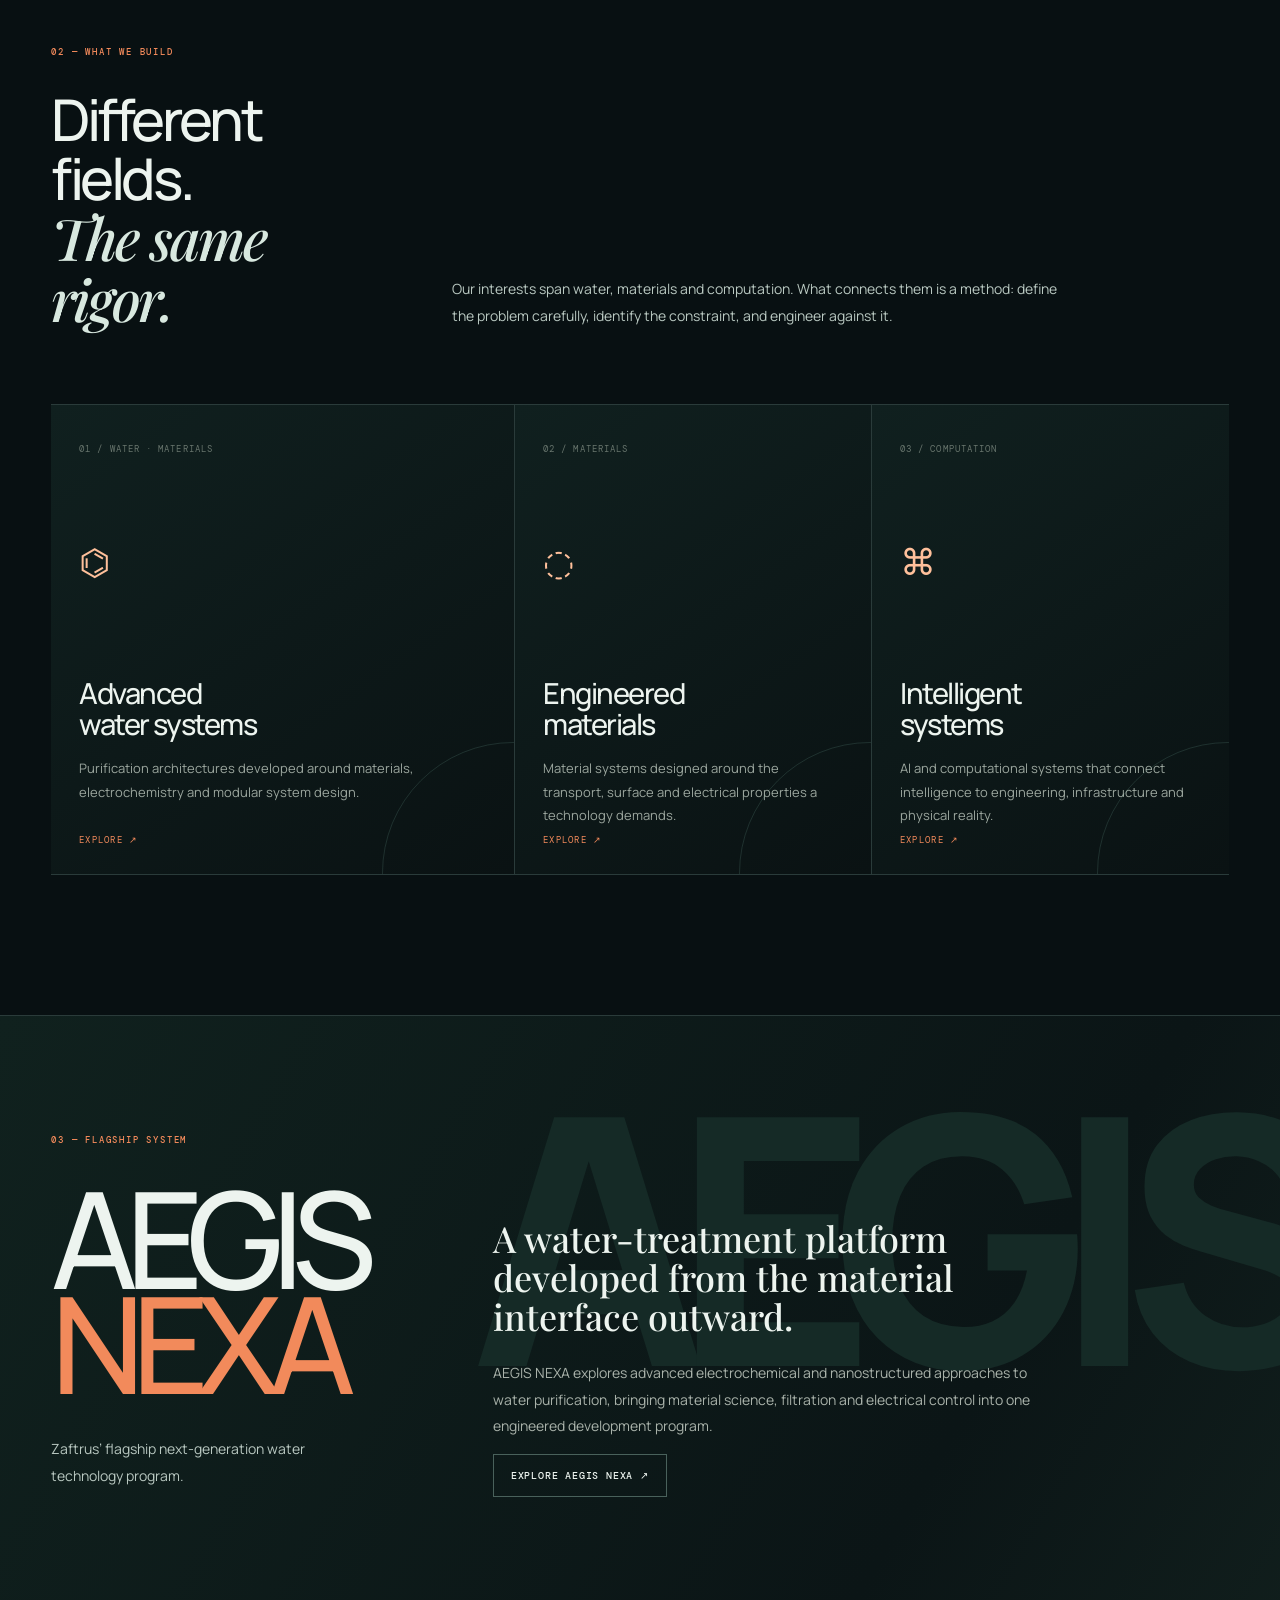
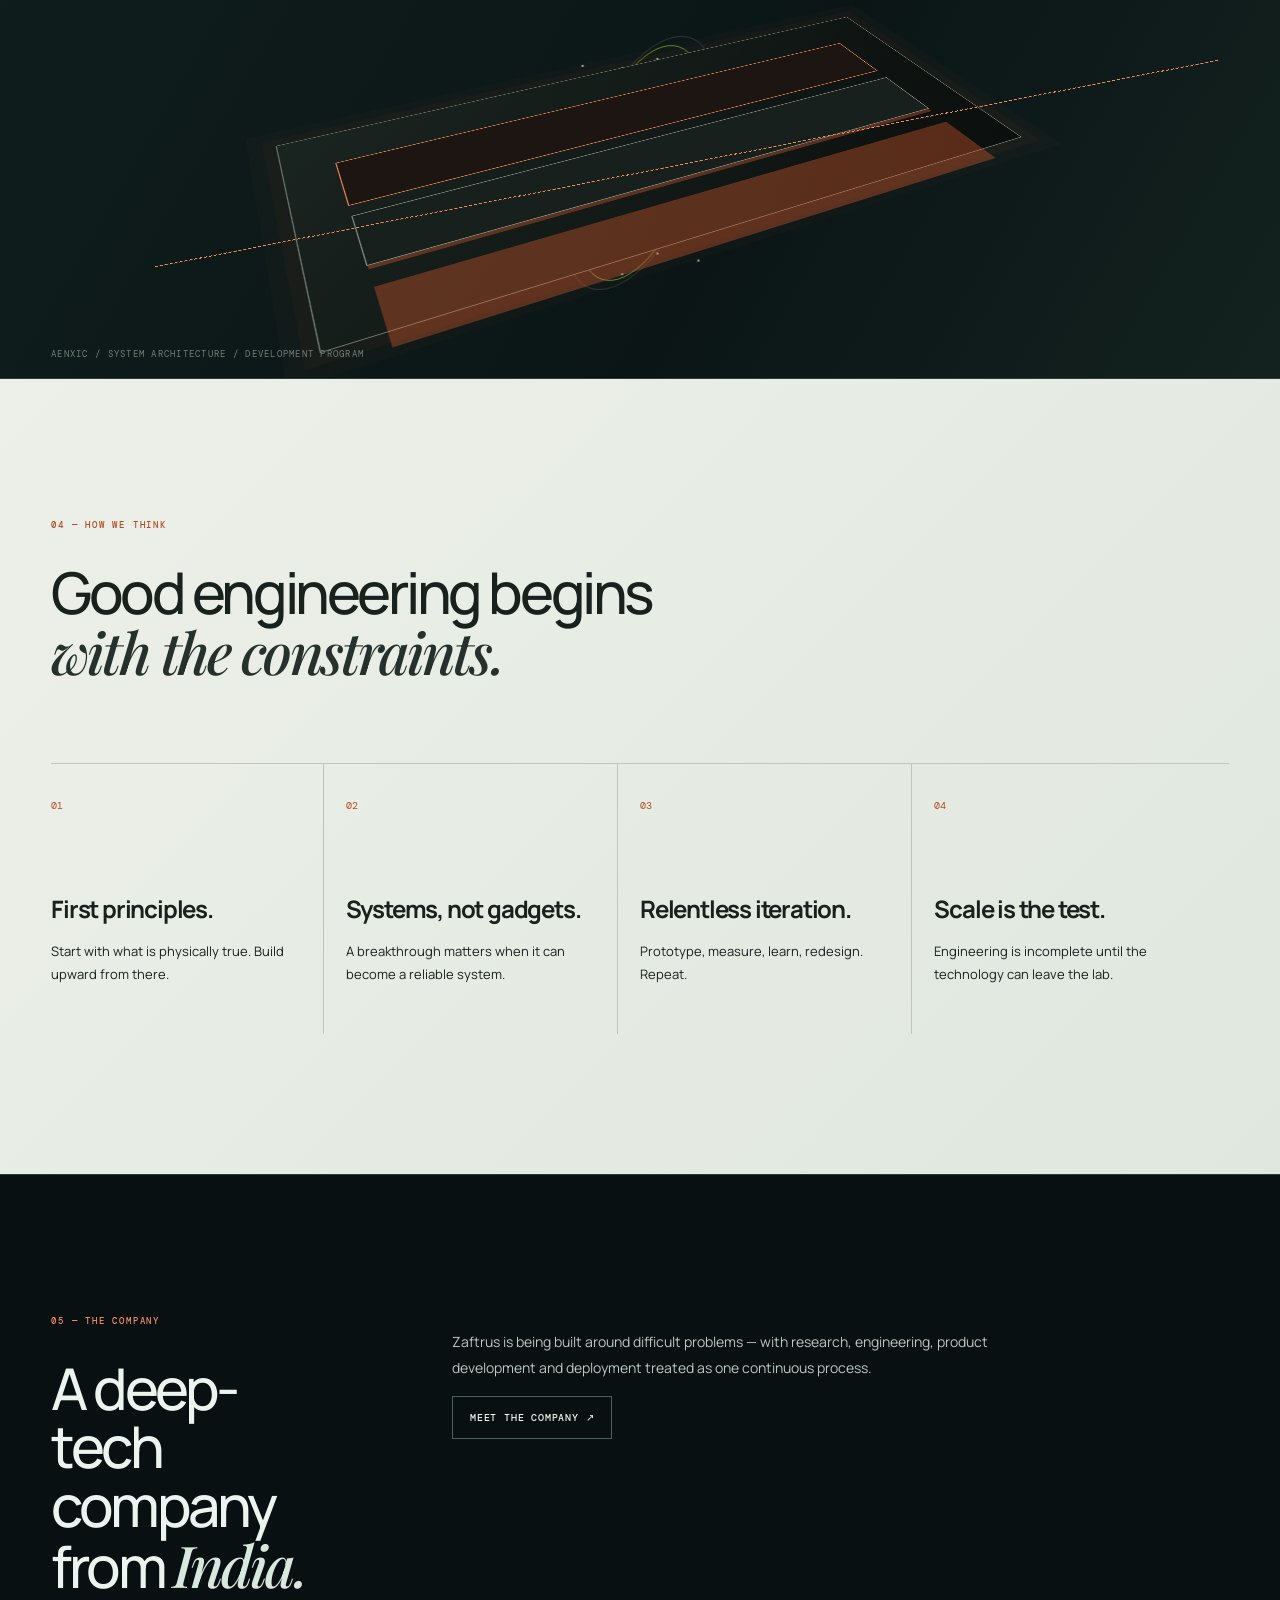
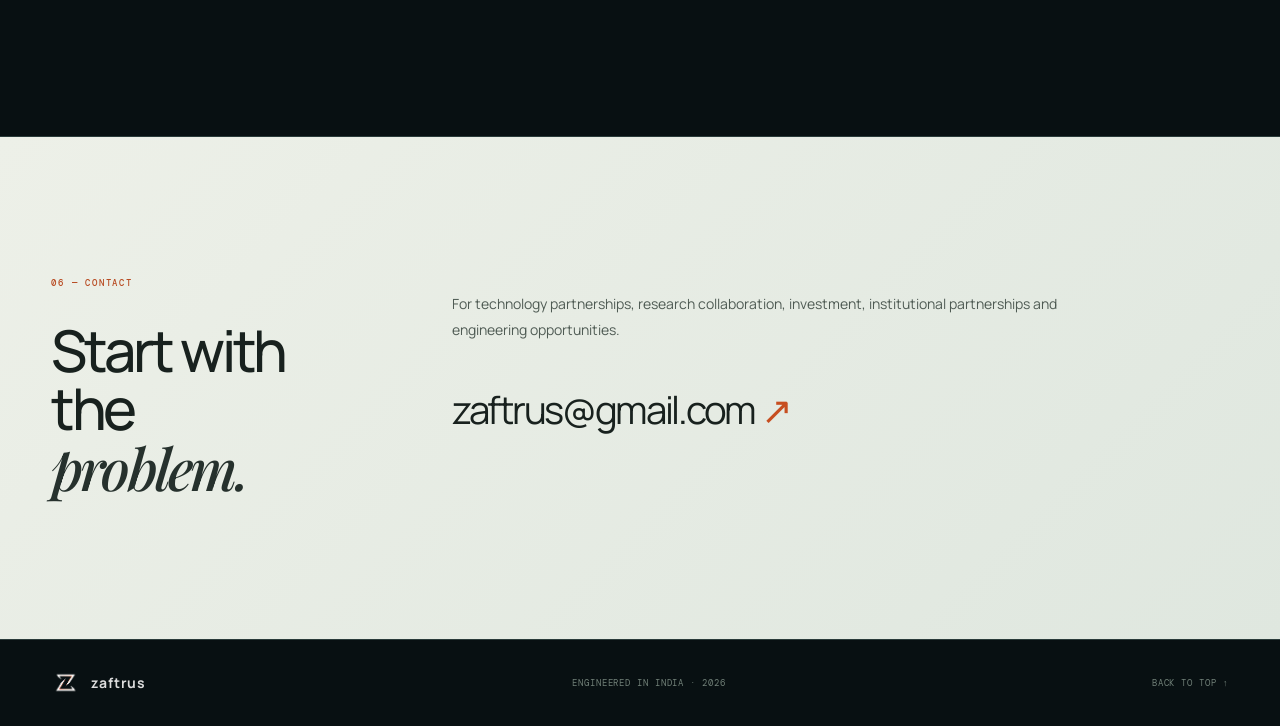
==== commit 11686f37: "Update index.html" ====
--- a/index.html
+++ b/index.html
@@ -1 +1 @@
-<!doctype html><html lang="en"><head><meta charset="utf-8"><meta name="viewport" content="width=device-width,initial-scale=1"><meta name="theme-color" content="#080a0b"><meta name="description" content="zaftrus — deep-tech systems for difficult problems."><link rel="icon" href="assets/zaftrus-emblem-small.png"><link rel="stylesheet" href="styles.css"><title>zaftrus</title><link rel="icon" type="image/png" href="favicon1.png"></head><body><div class="noise"></div><div class="progress"></div><header class="nav"><a class="brand" href="index.html"><img src="assets/zaftrus-emblem.png" alt="zaftrus emblem"><span class="brand-name">zaftrus</span></a><nav class="navlinks"><a class="active" href="index.html">Home</a><a class="" href="technology.html">Technology</a><a class="" href="aegis-nexa.html">AEGIS NEXA</a><a class="" href="company.html">Company</a><a class="" href="team.html">Team</a><a class="" href="contact.html">Contact</a><a class="nav-cta" href="contact.html">Start a conversation ↗</a></nav><button class="menu" aria-label="Open menu" aria-expanded="false">☰</button></header><div class="mobile-panel"><a class="active" href="index.html">Home</a><a class="" href="technology.html">Technology</a><a class="" href="aegis-nexa.html">AEGIS NEXA</a><a class="" href="company.html">Company</a><a class="" href="team.html">Team</a><a class="" href="contact.html">Contact</a></div><main id="top"><section class="hero"><div class="hero-copy reveal"><p class="eyebrow">ZAFTRUS TECHNOLOGIES · DEEP TECHNOLOGY</p><h1>We build<br><span class="outline">for the difficult</span><br><span class="serif">real world.</span></h1><p class="lede">Zaftrus develops technologies for problems where conventional answers stop being useful. We bring scientific inquiry, computation and engineering together to make difficult systems more understandable, testable and buildable.</p><div class="actions"><a class="btn primary" href="#work">Explore the work ↓</a><a class="btn" href="contact.html">Work with us ↗</a></div></div><div class="hero-visual reveal"><canvas class="system-canvas" aria-label="Animated abstract engineering system visualization"></canvas><div class="orb"></div><div class="orbit"></div><div class="orbit o2"></div><div class="orbit o3"></div><span class="node n1"></span><span class="node n2"></span><span class="node n3"></span><span class="visual-label vl1">MATERIAL FIELD</span><span class="visual-label vl2">CONTROL LAYER</span><span class="visual-label vl3">SYSTEM OUTPUT</span></div><aside class="approach reveal"><p class="section-label">THE ZAFTRUS APPROACH</p><h3>Interdisciplinary by design.</h3><p>Material science, electrochemistry, AI and systems engineering are not separate departments here. They are parts of the same problem.</p><div class="approach-list"><div><b>01</b> SCIENCE</div><div><b>02</b> ENGINEERING</div><div><b>03</b> DEPLOYMENT</div></div></aside><div class="hero-meta"><span>INDIA / DEEP TECHNOLOGY</span><span>SCIENCE × ENGINEERING × REAL-WORLD IMPACT</span></div></section><section class="section split reveal"><div><p class="section-label">01 — THE THESIS</p></div><div><p class="display">The difficult part is rarely one component. <span class="serif">It is the system around it.</span></p><div class="rule"></div><p class="body">We begin with the underlying physics, chemistry or computation, then work outward: materials, interfaces, controls, manufacturing and the conditions a real deployment will impose.</p></div></section><section id="work" class="section reveal"><div class="work-head"><div><p class="section-label">02 — WHAT WE BUILD</p><p class="display">Different fields.<br><span class="serif">The same rigor.</span></p></div><p class="body">Our interests span water, materials and computation. What connects them is a method: define the problem carefully, identify the constraint, and engineer against it.</p></div><div class="work-grid"><a class="work-card" href="aegis-nexa.html"><span class="work-no">01 / WATER · MATERIALS</span><div class="work-icon">⌬</div><h3>Advanced<br>water systems</h3><p>Purification architectures developed around materials, electrochemistry and modular system design.</p><span class="work-link">EXPLORE ↗</span></a><a class="work-card" href="aegis-nexa/aenxic.html"><span class="work-no">02 / MATERIALS</span><div class="work-icon">◌</div><h3>Engineered<br>materials</h3><p>Material systems designed around the transport, surface and electrical properties a technology demands.</p><span class="work-link">EXPLORE ↗</span></a><a class="work-card" href="aegis-nexa/jarvis.html"><span class="work-no">03 / COMPUTATION</span><div class="work-icon">⌘</div><h3>Intelligent<br>systems</h3><p>AI and computational systems that connect intelligence to engineering, infrastructure and physical reality.</p><span class="work-link">EXPLORE ↗</span></a></div></section><section class="feature reveal"><div class="feature-grid"><div><p class="section-label">03 — FLAGSHIP SYSTEM</p><div class="feature-title">AEGIS<br><span>NEXA</span></div><p class="body">Zaftrus’ flagship next-generation water technology program.</p></div><div class="feature-copy"><h3>A water-treatment platform developed from the material interface outward.</h3><p class="body">AEGIS NEXA explores advanced electrochemical and nanostructured approaches to water purification, bringing material science, filtration and electrical control into one engineered development program.</p><a class="btn" href="aegis-nexa.html">Explore AEGIS NEXA ↗</a></div></div><div class="feature-visual"><canvas class="system-canvas" aria-label="Animated abstract system visualization"></canvas><div class="stack"></div><div class="flow-line"></div><span class="feature-note">AENXIC / SYSTEM ARCHITECTURE / DEVELOPMENT PROGRAM</span></div></section><section class="section light reveal"><p class="section-label">04 — HOW WE THINK</p><p class="display">Good engineering begins<br><span class="serif">with the constraints.</span></p><div class="principle-grid"><div class="principle"><span class="num">01</span><h3>First principles.</h3><p>Start with what is physically true. Build upward from there.</p></div><div class="principle"><span class="num">02</span><h3>Systems, not gadgets.</h3><p>A breakthrough matters when it can become a reliable system.</p></div><div class="principle"><span class="num">03</span><h3>Relentless iteration.</h3><p>Prototype, measure, learn, redesign. Repeat.</p></div><div class="principle"><span class="num">04</span><h3>Scale is the test.</h3><p>Engineering is incomplete until the technology can leave the lab.</p></div></div></section><section class="section split reveal"><div><p class="section-label">05 — THE COMPANY</p><p class="display">A deep-tech company from <span class="serif">India.</span></p></div><div><p class="body">Zaftrus is being built around difficult problems — with research, engineering, product development and deployment treated as one continuous process.</p><a class="btn" href="company.html">Meet the company ↗</a></div></section><section class="section light contact-grid reveal"><div><p class="section-label">06 — CONTACT</p><p class="display">Start with the<br><span class="serif">problem.</span></p></div><div><p class="body">For technology partnerships, research collaboration, investment, institutional partnerships and engineering opportunities.</p><a class="mail" href="mailto:zaftrus@gmail.com">zaftrus@gmail.com <span>↗</span></a></div></section></main><footer><a class="footer-brand" href="index.html"><img src="assets/zaftrus-emblem.png" alt=""><strong>zaftrus</strong></a><span class="footer-copy">ENGINEERED IN INDIA · 2026</span><a class="top" href="#top">BACK TO TOP ↑</a></footer><script src="script.js"></script></body></html>
+<!doctype html><html lang="en"><head><meta charset="utf-8"><meta name="viewport" content="width=device-width,initial-scale=1"><meta name="theme-color" content="#080a0b"><meta name="description" content="zaftrus — deep-tech systems for difficult problems."><link rel="icon" href="assets/zaftrus-emblem-small.png"><link rel="stylesheet" href="styles.css"><title>zaftrus</title><link rel="icon" type="image/png" href="favicon.png"></head><body><div class="noise"></div><div class="progress"></div><header class="nav"><a class="brand" href="index.html"><img src="assets/zaftrus-emblem.png" alt="zaftrus emblem"><span class="brand-name">zaftrus</span></a><nav class="navlinks"><a class="active" href="index.html">Home</a><a class="" href="technology.html">Technology</a><a class="" href="aegis-nexa.html">AEGIS NEXA</a><a class="" href="company.html">Company</a><a class="" href="team.html">Team</a><a class="" href="contact.html">Contact</a><a class="nav-cta" href="contact.html">Start a conversation ↗</a></nav><button class="menu" aria-label="Open menu" aria-expanded="false">☰</button></header><div class="mobile-panel"><a class="active" href="index.html">Home</a><a class="" href="technology.html">Technology</a><a class="" href="aegis-nexa.html">AEGIS NEXA</a><a class="" href="company.html">Company</a><a class="" href="team.html">Team</a><a class="" href="contact.html">Contact</a></div><main id="top"><section class="hero"><div class="hero-copy reveal"><p class="eyebrow">ZAFTRUS TECHNOLOGIES · DEEP TECHNOLOGY</p><h1>We build<br><span class="outline">for the difficult</span><br><span class="serif">real world.</span></h1><p class="lede">Zaftrus develops technologies for problems where conventional answers stop being useful. We bring scientific inquiry, computation and engineering together to make difficult systems more understandable, testable and buildable.</p><div class="actions"><a class="btn primary" href="#work">Explore the work ↓</a><a class="btn" href="contact.html">Work with us ↗</a></div></div><div class="hero-visual reveal"><canvas class="system-canvas" aria-label="Animated abstract engineering system visualization"></canvas><div class="orb"></div><div class="orbit"></div><div class="orbit o2"></div><div class="orbit o3"></div><span class="node n1"></span><span class="node n2"></span><span class="node n3"></span><span class="visual-label vl1">MATERIAL FIELD</span><span class="visual-label vl2">CONTROL LAYER</span><span class="visual-label vl3">SYSTEM OUTPUT</span></div><aside class="approach reveal"><p class="section-label">THE ZAFTRUS APPROACH</p><h3>Interdisciplinary by design.</h3><p>Material science, electrochemistry, AI and systems engineering are not separate departments here. They are parts of the same problem.</p><div class="approach-list"><div><b>01</b> SCIENCE</div><div><b>02</b> ENGINEERING</div><div><b>03</b> DEPLOYMENT</div></div></aside><div class="hero-meta"><span>INDIA / DEEP TECHNOLOGY</span><span>SCIENCE × ENGINEERING × REAL-WORLD IMPACT</span></div></section><section class="section split reveal"><div><p class="section-label">01 — THE THESIS</p></div><div><p class="display">The difficult part is rarely one component. <span class="serif">It is the system around it.</span></p><div class="rule"></div><p class="body">We begin with the underlying physics, chemistry or computation, then work outward: materials, interfaces, controls, manufacturing and the conditions a real deployment will impose.</p></div></section><section id="work" class="section reveal"><div class="work-head"><div><p class="section-label">02 — WHAT WE BUILD</p><p class="display">Different fields.<br><span class="serif">The same rigor.</span></p></div><p class="body">Our interests span water, materials and computation. What connects them is a method: define the problem carefully, identify the constraint, and engineer against it.</p></div><div class="work-grid"><a class="work-card" href="aegis-nexa.html"><span class="work-no">01 / WATER · MATERIALS</span><div class="work-icon">⌬</div><h3>Advanced<br>water systems</h3><p>Purification architectures developed around materials, electrochemistry and modular system design.</p><span class="work-link">EXPLORE ↗</span></a><a class="work-card" href="aegis-nexa/aenxic.html"><span class="work-no">02 / MATERIALS</span><div class="work-icon">◌</div><h3>Engineered<br>materials</h3><p>Material systems designed around the transport, surface and electrical properties a technology demands.</p><span class="work-link">EXPLORE ↗</span></a><a class="work-card" href="aegis-nexa/jarvis.html"><span class="work-no">03 / COMPUTATION</span><div class="work-icon">⌘</div><h3>Intelligent<br>systems</h3><p>AI and computational systems that connect intelligence to engineering, infrastructure and physical reality.</p><span class="work-link">EXPLORE ↗</span></a></div></section><section class="feature reveal"><div class="feature-grid"><div><p class="section-label">03 — FLAGSHIP SYSTEM</p><div class="feature-title">AEGIS<br><span>NEXA</span></div><p class="body">Zaftrus’ flagship next-generation water technology program.</p></div><div class="feature-copy"><h3>A water-treatment platform developed from the material interface outward.</h3><p class="body">AEGIS NEXA explores advanced electrochemical and nanostructured approaches to water purification, bringing material science, filtration and electrical control into one engineered development program.</p><a class="btn" href="aegis-nexa.html">Explore AEGIS NEXA ↗</a></div></div><div class="feature-visual"><canvas class="system-canvas" aria-label="Animated abstract system visualization"></canvas><div class="stack"></div><div class="flow-line"></div><span class="feature-note">AENXIC / SYSTEM ARCHITECTURE / DEVELOPMENT PROGRAM</span></div></section><section class="section light reveal"><p class="section-label">04 — HOW WE THINK</p><p class="display">Good engineering begins<br><span class="serif">with the constraints.</span></p><div class="principle-grid"><div class="principle"><span class="num">01</span><h3>First principles.</h3><p>Start with what is physically true. Build upward from there.</p></div><div class="principle"><span class="num">02</span><h3>Systems, not gadgets.</h3><p>A breakthrough matters when it can become a reliable system.</p></div><div class="principle"><span class="num">03</span><h3>Relentless iteration.</h3><p>Prototype, measure, learn, redesign. Repeat.</p></div><div class="principle"><span class="num">04</span><h3>Scale is the test.</h3><p>Engineering is incomplete until the technology can leave the lab.</p></div></div></section><section class="section split reveal"><div><p class="section-label">05 — THE COMPANY</p><p class="display">A deep-tech company from <span class="serif">India.</span></p></div><div><p class="body">Zaftrus is being built around difficult problems — with research, engineering, product development and deployment treated as one continuous process.</p><a class="btn" href="company.html">Meet the company ↗</a></div></section><section class="section light contact-grid reveal"><div><p class="section-label">06 — CONTACT</p><p class="display">Start with the<br><span class="serif">problem.</span></p></div><div><p class="body">For technology partnerships, research collaboration, investment, institutional partnerships and engineering opportunities.</p><a class="mail" href="mailto:zaftrus@gmail.com">zaftrus@gmail.com <span>↗</span></a></div></section></main><footer><a class="footer-brand" href="index.html"><img src="assets/zaftrus-emblem.png" alt=""><strong>zaftrus</strong></a><span class="footer-copy">ENGINEERED IN INDIA · 2026</span><a class="top" href="#top">BACK TO TOP ↑</a></footer><script src="script.js"></script></body></html>
